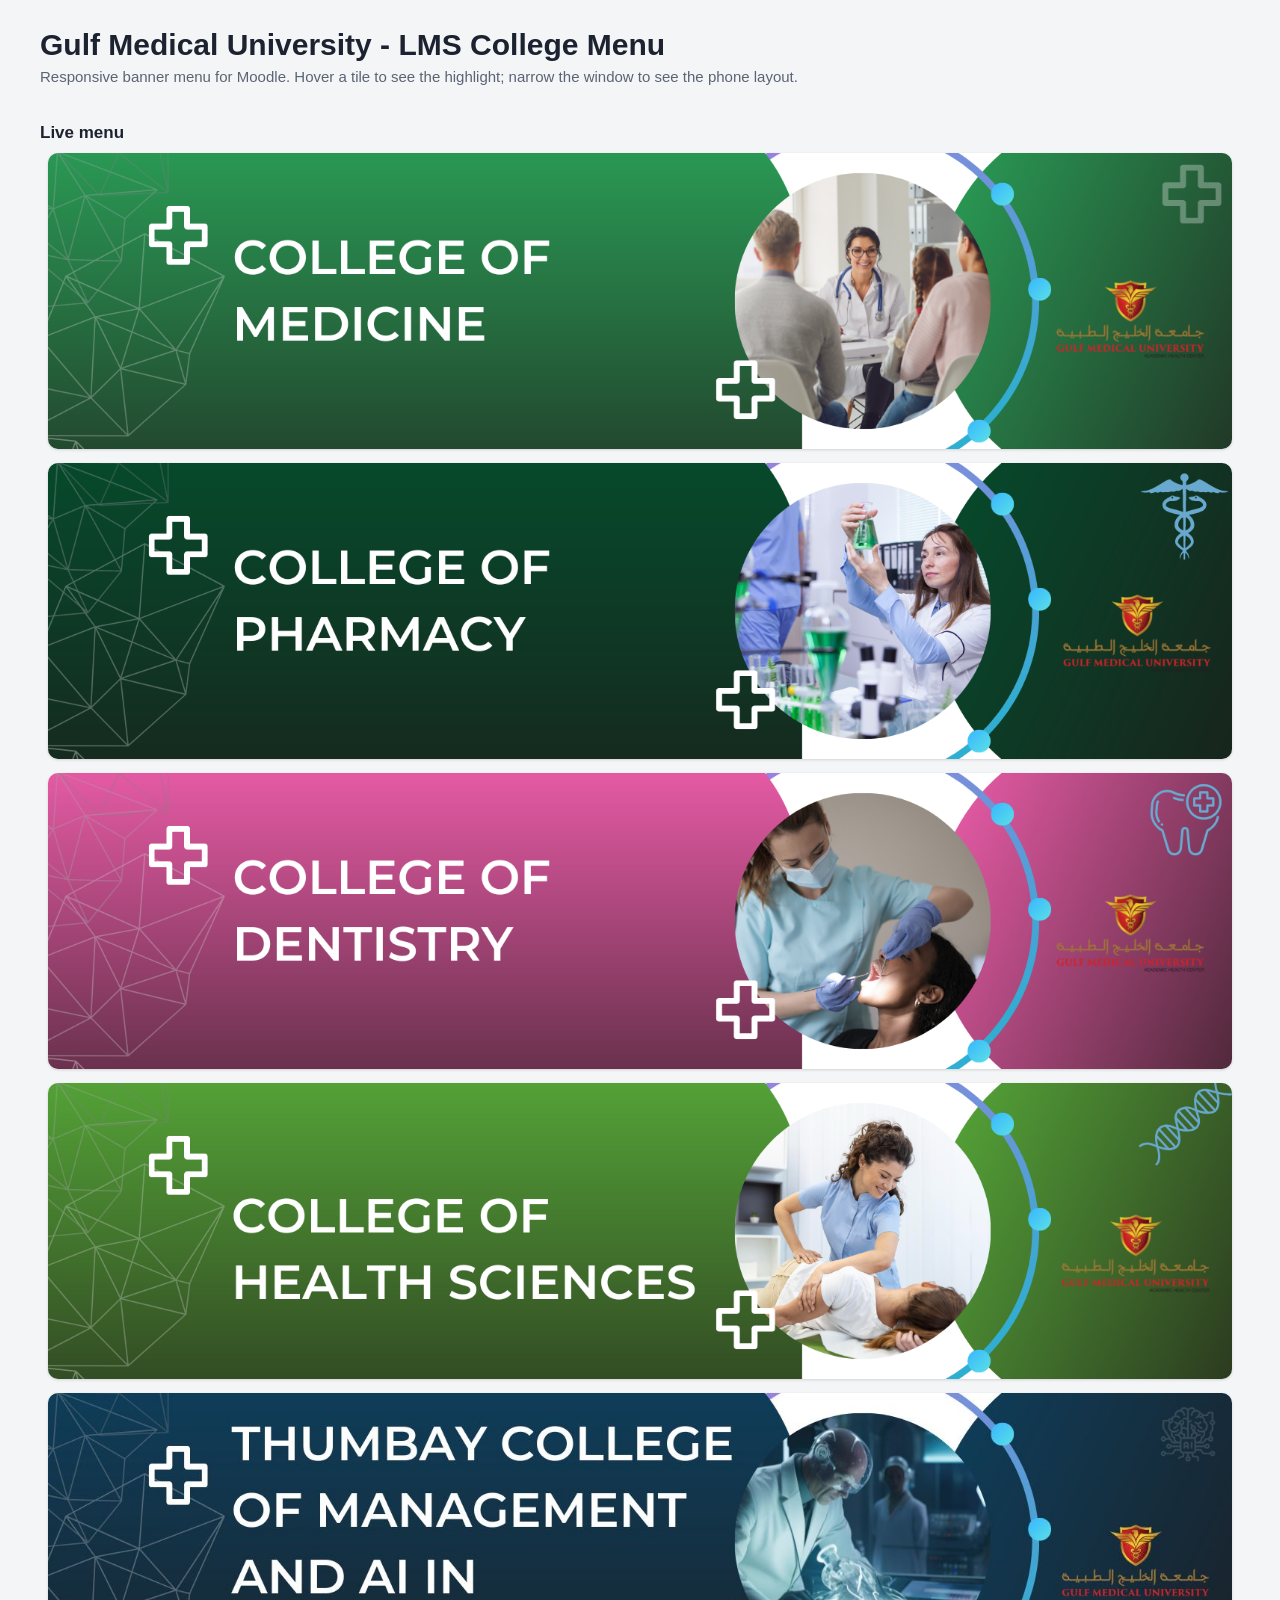
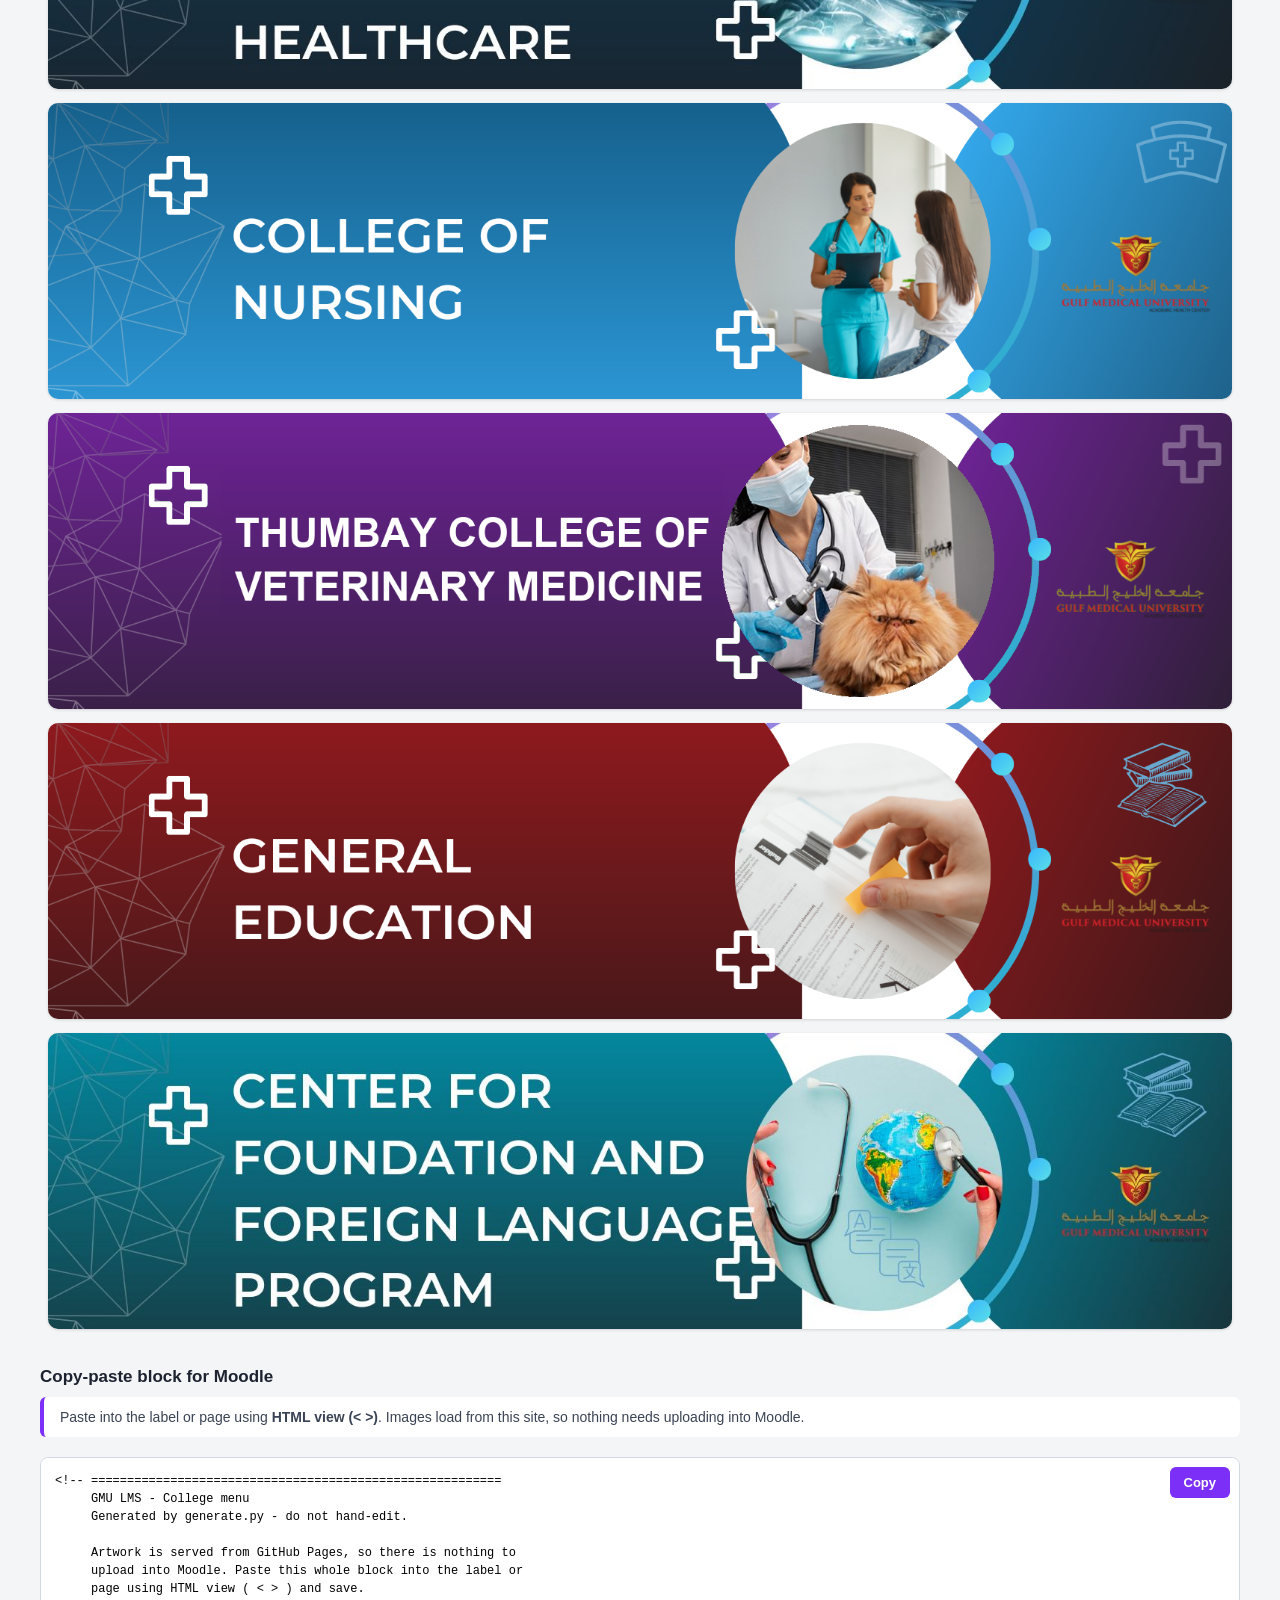
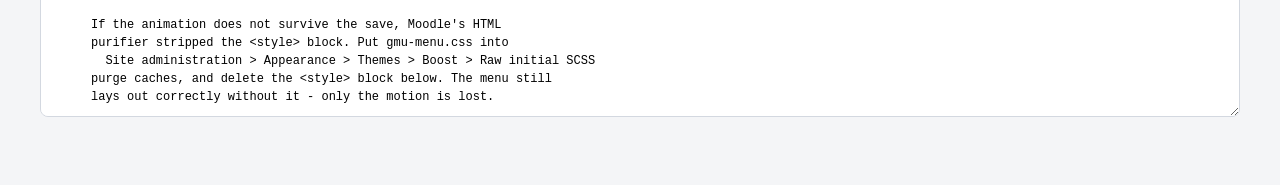
==== index.html @ a187f245 "Add files via upload" ====
<!DOCTYPE html>
<html lang="en">
<head>
<meta charset="utf-8">
<meta name="viewport" content="width=device-width, initial-scale=1">
<title>GMU LMS - College Menu</title>
<style>
body { margin:0; font-family:-apple-system,Segoe UI,Roboto,Arial,sans-serif;
        background:#f4f5f7; color:#1c2230; }
.wrap { max-width:1200px; margin:0 auto; padding:28px 16px 64px; }
h1 { font-size:clamp(20px,3.4vw,30px); margin:0 0 6px; }
p.sub { margin:0 0 28px; color:#5a6473; font-size:15px; }
h2 { font-size:17px; margin:38px 0 10px; }
.note { background:#fff; border-left:4px solid #7b2ff7; padding:12px 16px;
         border-radius:6px; font-size:14px; color:#3a4354; margin:0 0 20px; }
.codebox { position:relative; }
textarea { width:100%; height:260px; font-family:ui-monospace,Consolas,monospace;
            font-size:12px; line-height:1.5; padding:14px; border:1px solid #d3d8e0;
            border-radius:8px; background:#fff; resize:vertical; box-sizing:border-box; }
button { position:absolute; top:10px; right:10px; background:#7b2ff7; color:#fff;
          border:0; border-radius:6px; padding:8px 14px; font-size:13px;
          font-weight:600; cursor:pointer; }
button:hover { background:#6825d1; }
code.inline { background:#e9ecf1; padding:2px 6px; border-radius:4px; font-size:13px; }
</style>
<style>
/* =========================================================
   GMU LMS - College menu: motion, hover highlight, orientation
   Prefix "gmu-" throughout so nothing collides with Boost.

   WHERE THIS GOES:
   Site administration > Appearance > Themes > Boost > Raw initial SCSS
   (or Custom CSS), then Purge caches.

   The HTML also carries inline width/height styles, so if this
   stylesheet is ever missing the menu still lays out correctly -
   it just loses the animation and the mobile crop.
   ========================================================= */

.gmu-menu {
  max-width: 1200px;
  margin: 0 auto;
  padding: 0 8px;
  box-sizing: border-box;
}

/* ---------- the tile ---------- */
.gmu-menu__item {
  display: block;
  position: relative;
  margin: 0 0 14px;
  border-radius: 10px;
  overflow: hidden;
  line-height: 0;
  text-decoration: none;
  isolation: isolate;
  transform: translateZ(0);            /* stops edge flicker on scale */
  transition: transform .35s cubic-bezier(.2,.7,.3,1),
              box-shadow .35s cubic-bezier(.2,.7,.3,1);
  box-shadow: 0 1px 3px rgba(0,0,0,.14);
}

.gmu-menu__img {
  display: block;
  width: 100%;
  height: auto;
  border: 0;
  transition: transform .55s cubic-bezier(.2,.7,.3,1),
              filter .35s ease;
}

/* ---------- entrance: fade + rise, staggered ---------- */
@keyframes gmu-rise {
  from { opacity: 0; transform: translateY(18px); }
  to   { opacity: 1; transform: translateY(0); }
}
.gmu-menu__item {
  opacity: 0;
  animation: gmu-rise .6s cubic-bezier(.2,.7,.3,1) forwards;
}
.gmu-menu__item:nth-child(1) { animation-delay: .05s; }
.gmu-menu__item:nth-child(2) { animation-delay: .11s; }
.gmu-menu__item:nth-child(3) { animation-delay: .17s; }
.gmu-menu__item:nth-child(4) { animation-delay: .23s; }
.gmu-menu__item:nth-child(5) { animation-delay: .29s; }
.gmu-menu__item:nth-child(6) { animation-delay: .35s; }
.gmu-menu__item:nth-child(7) { animation-delay: .41s; }
.gmu-menu__item:nth-child(8) { animation-delay: .47s; }
.gmu-menu__item:nth-child(9) { animation-delay: .53s; }

/* ---------- hover / focus: lift, zoom, glow ---------- */
@media (hover: hover) {
  .gmu-menu__item:hover {
    transform: translateY(-5px);
    box-shadow: 0 14px 30px rgba(0,0,0,.28);
  }
  .gmu-menu__item:hover .gmu-menu__img {
    transform: scale(1.045);
    filter: saturate(1.12) brightness(1.05);
  }
}

/* ---------- highlight ring ---------- */
.gmu-menu__item::before {
  content: "";
  position: absolute;
  inset: 0;
  border-radius: inherit;
  border: 2px solid rgba(255,255,255,.85);
  opacity: 0;
  pointer-events: none;
  transition: opacity .35s ease;
  z-index: 2;
}
.gmu-menu__item:hover::before,
.gmu-menu__item:focus-visible::before { opacity: 1; }

/* ---------- shine sweep ---------- */
.gmu-menu__item::after {
  content: "";
  position: absolute;
  top: 0; bottom: 0;
  left: -60%;
  width: 45%;
  pointer-events: none;
  z-index: 1;
  background: linear-gradient(100deg,
              rgba(255,255,255,0) 0%,
              rgba(255,255,255,.38) 50%,
              rgba(255,255,255,0) 100%);
  transform: skewX(-18deg);
  opacity: 0;
}
@media (hover: hover) {
  .gmu-menu__item:hover::after {
    opacity: 1;
    animation: gmu-sweep .85s cubic-bezier(.25,.6,.3,1);
  }
}
@keyframes gmu-sweep {
  from { left: -60%; }
  to   { left: 115%; }
}

/* ---------- keyboard focus ---------- */
.gmu-menu__item:focus-visible {
  outline: 3px solid #7b2ff7;
  outline-offset: 3px;
}

/* =========================================================
   ORIENTATION / DEVICE ADAPTATION

   The banners are 4:1 with the college name baked into the
   LEFT third. Shown whole on a phone that name renders about
   11px tall and is unreadable. So on narrow portrait screens
   we crop the banner from the right and anchor left: the tile
   gets taller, the title gets bigger, the decorative photo and
   crest give up the space. Landscape and tablet+ keep the
   full 4:1 artwork exactly as designed.
   ========================================================= */

   How far we may crop is NOT a taste decision - it is measured.
   Measured across all 9 banners, the longest baked-in title
   ("...FOREIGN LANGUAGE PROGRAM") ends at 58.6% of banner width.
   With object-fit:cover the visible fraction is:

       visible = container-aspect / 4        (4 = banner aspect)

   so container-aspect must stay above 4 x 0.59 = 2.36 or the college
   name gets sliced off. 13/5 (=2.6) shows 65% - a 6.4-point safety
   margin. Do not lower these ratios without re-measuring. */

/* phone, portrait - strongest crop that still clears the titles */
@media (max-width: 430px) and (orientation: portrait) {
  .gmu-menu__img {
    aspect-ratio: 13 / 5;              /* shows 65% - title safe */
    object-fit: cover;
    object-position: left center;
  }
  /* !important: the inline fallback styles would otherwise win */
  .gmu-menu__item {
    margin-bottom: 10px !important;
    border-radius: 8px !important;
  }
}

/* large phone / small tablet, portrait - gentler crop */
@media (min-width: 431px) and (max-width: 780px) and (orientation: portrait) {
  .gmu-menu__img {
    aspect-ratio: 16 / 5;              /* shows 80% */
    object-fit: cover;
    object-position: left center;
  }
}

/* any phone in landscape - full artwork, it fits */
@media (max-height: 500px) and (orientation: landscape) {
  .gmu-menu__img {
    aspect-ratio: auto;
    object-fit: initial;               /* never "fill" - that distorts */
  }
  .gmu-menu__item { margin-bottom: 8px !important; }
}

/* ---------- accessibility: honour reduced motion ---------- */
@media (prefers-reduced-motion: reduce) {
  .gmu-menu__item,
  .gmu-menu__img {
    animation: none !important;
    transition: none !important;
    opacity: 1 !important;
    transform: none !important;
  }
  .gmu-menu__item:hover .gmu-menu__img { transform: none; }
  .gmu-menu__item::after { display: none; }
}
</style>
</head>
<body>
<div class="wrap">

  <h1>Gulf Medical University - LMS College Menu</h1>
  <p class="sub">Responsive banner menu for Moodle. Hover a tile to see the highlight;
     narrow the window to see the phone layout.</p>

  <h2>Live menu</h2>
<div class="gmu-menu" style="max-width:1200px;margin:0 auto;padding:0 8px;box-sizing:border-box;">

  <a class="gmu-menu__item" href="https://lms.gmu.ac.ae/moodle/course/index.php?categoryid=2"
     style="display:block;line-height:0;margin:0 0 14px;border-radius:10px;overflow:hidden;">
    <img class="gmu-menu__img" src="banners/01-college-of-medicine.png" alt="College of Medicine"
         width="1584" height="396" style="display:block;width:100%;height:auto;border:0;">
  </a>

  <a class="gmu-menu__item" href="https://lms.gmu.ac.ae/moodle/course/index.php?categoryid=4"
     style="display:block;line-height:0;margin:0 0 14px;border-radius:10px;overflow:hidden;">
    <img class="gmu-menu__img" src="banners/02-college-of-pharmacy.png" alt="College of Pharmacy"
         width="1584" height="396" style="display:block;width:100%;height:auto;border:0;">
  </a>

  <a class="gmu-menu__item" href="https://lms.gmu.ac.ae/moodle/course/index.php?categoryid=3"
     style="display:block;line-height:0;margin:0 0 14px;border-radius:10px;overflow:hidden;">
    <img class="gmu-menu__img" src="banners/03-college-of-dentistry.png" alt="College of Dentistry"
         width="1584" height="396" style="display:block;width:100%;height:auto;border:0;">
  </a>

  <a class="gmu-menu__item" href="https://lms.gmu.ac.ae/moodle/course/index.php?categoryid=5"
     style="display:block;line-height:0;margin:0 0 14px;border-radius:10px;overflow:hidden;">
    <img class="gmu-menu__img" src="banners/04-college-of-health-sciences.png" alt="College of Health Sciences"
         width="1584" height="396" style="display:block;width:100%;height:auto;border:0;">
  </a>

  <a class="gmu-menu__item" href="https://lms.gmu.ac.ae/moodle/course/index.php?categoryid=6"
     style="display:block;line-height:0;margin:0 0 14px;border-radius:10px;overflow:hidden;">
    <img class="gmu-menu__img" src="banners/05-management-and-ai.jpg" alt="Thumbay College of Management and AI in Healthcare"
         width="1584" height="396" style="display:block;width:100%;height:auto;border:0;">
  </a>

  <a class="gmu-menu__item" href="https://lms.gmu.ac.ae/moodle/course/index.php?categoryid=541"
     style="display:block;line-height:0;margin:0 0 14px;border-radius:10px;overflow:hidden;">
    <img class="gmu-menu__img" src="banners/06-college-of-nursing.png" alt="College of Nursing"
         width="1584" height="396" style="display:block;width:100%;height:auto;border:0;">
  </a>

  <a class="gmu-menu__item" href="https://lms.gmu.ac.ae/moodle/course/index.php?categoryid=2712"
     style="display:block;line-height:0;margin:0 0 14px;border-radius:10px;overflow:hidden;">
    <img class="gmu-menu__img" src="banners/07-veterinary-medicine.png" alt="Thumbay College of Veterinary Medicine"
         width="1584" height="396" style="display:block;width:100%;height:auto;border:0;">
  </a>

  <a class="gmu-menu__item" href="https://lms.gmu.ac.ae/moodle/course/index.php?categoryid=513"
     style="display:block;line-height:0;margin:0 0 14px;border-radius:10px;overflow:hidden;">
    <img class="gmu-menu__img" src="banners/08-general-education-department.png" alt="General Education Department"
         width="1584" height="396" style="display:block;width:100%;height:auto;border:0;">
  </a>

  <a class="gmu-menu__item" href="https://lms.gmu.ac.ae/moodle/course/index.php?categoryid=2200"
     style="display:block;line-height:0;margin:0 0 14px;border-radius:10px;overflow:hidden;">
    <img class="gmu-menu__img" src="banners/09-foundation-foreign-language.jpg" alt="Center for Foundation &amp; Foreign Language Programs"
         width="1584" height="396" style="display:block;width:100%;height:auto;border:0;">
  </a>

</div>

  <h2>Copy-paste block for Moodle</h2>
  <div class="note">
    Paste into the label or page using <strong>HTML view (&lt; &gt;)</strong>.
    Images load from this site, so nothing needs uploading into Moodle.
  </div>
  <div class="codebox">
    <button onclick="var t=document.getElementById('snip');t.select();
            document.execCommand('copy');this.textContent='Copied';">Copy</button>
    <textarea id="snip" readonly>&lt;!-- =========================================================
     GMU LMS - College menu
     Generated by generate.py - do not hand-edit.

     Artwork is served from GitHub Pages, so there is nothing to
     upload into Moodle. Paste this whole block into the label or
     page using HTML view ( &lt; &gt; ) and save.

     If the animation does not survive the save, Moodle&#x27;s HTML
     purifier stripped the &lt;style&gt; block. Put gmu-menu.css into
       Site administration &gt; Appearance &gt; Themes &gt; Boost &gt; Raw initial SCSS
     purge caches, and delete the &lt;style&gt; block below. The menu still
     lays out correctly without it - only the motion is lost.

     Artwork source: https://mygmu.github.io/MOODLE-MENU/banners/
     ========================================================= --&gt;

&lt;style&gt;
/* =========================================================
   GMU LMS - College menu: motion, hover highlight, orientation
   Prefix &quot;gmu-&quot; throughout so nothing collides with Boost.

   WHERE THIS GOES:
   Site administration &gt; Appearance &gt; Themes &gt; Boost &gt; Raw initial SCSS
   (or Custom CSS), then Purge caches.

   The HTML also carries inline width/height styles, so if this
   stylesheet is ever missing the menu still lays out correctly -
   it just loses the animation and the mobile crop.
   ========================================================= */

.gmu-menu {
  max-width: 1200px;
  margin: 0 auto;
  padding: 0 8px;
  box-sizing: border-box;
}

/* ---------- the tile ---------- */
.gmu-menu__item {
  display: block;
  position: relative;
  margin: 0 0 14px;
  border-radius: 10px;
  overflow: hidden;
  line-height: 0;
  text-decoration: none;
  isolation: isolate;
  transform: translateZ(0);            /* stops edge flicker on scale */
  transition: transform .35s cubic-bezier(.2,.7,.3,1),
              box-shadow .35s cubic-bezier(.2,.7,.3,1);
  box-shadow: 0 1px 3px rgba(0,0,0,.14);
}

.gmu-menu__img {
  display: block;
  width: 100%;
  height: auto;
  border: 0;
  transition: transform .55s cubic-bezier(.2,.7,.3,1),
              filter .35s ease;
}

/* ---------- entrance: fade + rise, staggered ---------- */
@keyframes gmu-rise {
  from { opacity: 0; transform: translateY(18px); }
  to   { opacity: 1; transform: translateY(0); }
}
.gmu-menu__item {
  opacity: 0;
  animation: gmu-rise .6s cubic-bezier(.2,.7,.3,1) forwards;
}
.gmu-menu__item:nth-child(1) { animation-delay: .05s; }
.gmu-menu__item:nth-child(2) { animation-delay: .11s; }
.gmu-menu__item:nth-child(3) { animation-delay: .17s; }
.gmu-menu__item:nth-child(4) { animation-delay: .23s; }
.gmu-menu__item:nth-child(5) { animation-delay: .29s; }
.gmu-menu__item:nth-child(6) { animation-delay: .35s; }
.gmu-menu__item:nth-child(7) { animation-delay: .41s; }
.gmu-menu__item:nth-child(8) { animation-delay: .47s; }
.gmu-menu__item:nth-child(9) { animation-delay: .53s; }

/* ---------- hover / focus: lift, zoom, glow ---------- */
@media (hover: hover) {
  .gmu-menu__item:hover {
    transform: translateY(-5px);
    box-shadow: 0 14px 30px rgba(0,0,0,.28);
  }
  .gmu-menu__item:hover .gmu-menu__img {
    transform: scale(1.045);
    filter: saturate(1.12) brightness(1.05);
  }
}

/* ---------- highlight ring ---------- */
.gmu-menu__item::before {
  content: &quot;&quot;;
  position: absolute;
  inset: 0;
  border-radius: inherit;
  border: 2px solid rgba(255,255,255,.85);
  opacity: 0;
  pointer-events: none;
  transition: opacity .35s ease;
  z-index: 2;
}
.gmu-menu__item:hover::before,
.gmu-menu__item:focus-visible::before { opacity: 1; }

/* ---------- shine sweep ---------- */
.gmu-menu__item::after {
  content: &quot;&quot;;
  position: absolute;
  top: 0; bottom: 0;
  left: -60%;
  width: 45%;
  pointer-events: none;
  z-index: 1;
  background: linear-gradient(100deg,
              rgba(255,255,255,0) 0%,
              rgba(255,255,255,.38) 50%,
              rgba(255,255,255,0) 100%);
  transform: skewX(-18deg);
  opacity: 0;
}
@media (hover: hover) {
  .gmu-menu__item:hover::after {
    opacity: 1;
    animation: gmu-sweep .85s cubic-bezier(.25,.6,.3,1);
  }
}
@keyframes gmu-sweep {
  from { left: -60%; }
  to   { left: 115%; }
}

/* ---------- keyboard focus ---------- */
.gmu-menu__item:focus-visible {
  outline: 3px solid #7b2ff7;
  outline-offset: 3px;
}

/* =========================================================
   ORIENTATION / DEVICE ADAPTATION

   The banners are 4:1 with the college name baked into the
   LEFT third. Shown whole on a phone that name renders about
   11px tall and is unreadable. So on narrow portrait screens
   we crop the banner from the right and anchor left: the tile
   gets taller, the title gets bigger, the decorative photo and
   crest give up the space. Landscape and tablet+ keep the
   full 4:1 artwork exactly as designed.
   ========================================================= */

   How far we may crop is NOT a taste decision - it is measured.
   Measured across all 9 banners, the longest baked-in title
   (&quot;...FOREIGN LANGUAGE PROGRAM&quot;) ends at 58.6% of banner width.
   With object-fit:cover the visible fraction is:

       visible = container-aspect / 4        (4 = banner aspect)

   so container-aspect must stay above 4 x 0.59 = 2.36 or the college
   name gets sliced off. 13/5 (=2.6) shows 65% - a 6.4-point safety
   margin. Do not lower these ratios without re-measuring. */

/* phone, portrait - strongest crop that still clears the titles */
@media (max-width: 430px) and (orientation: portrait) {
  .gmu-menu__img {
    aspect-ratio: 13 / 5;              /* shows 65% - title safe */
    object-fit: cover;
    object-position: left center;
  }
  /* !important: the inline fallback styles would otherwise win */
  .gmu-menu__item {
    margin-bottom: 10px !important;
    border-radius: 8px !important;
  }
}

/* large phone / small tablet, portrait - gentler crop */
@media (min-width: 431px) and (max-width: 780px) and (orientation: portrait) {
  .gmu-menu__img {
    aspect-ratio: 16 / 5;              /* shows 80% */
    object-fit: cover;
    object-position: left center;
  }
}

/* any phone in landscape - full artwork, it fits */
@media (max-height: 500px) and (orientation: landscape) {
  .gmu-menu__img {
    aspect-ratio: auto;
    object-fit: initial;               /* never &quot;fill&quot; - that distorts */
  }
  .gmu-menu__item { margin-bottom: 8px !important; }
}

/* ---------- accessibility: honour reduced motion ---------- */
@media (prefers-reduced-motion: reduce) {
  .gmu-menu__item,
  .gmu-menu__img {
    animation: none !important;
    transition: none !important;
    opacity: 1 !important;
    transform: none !important;
  }
  .gmu-menu__item:hover .gmu-menu__img { transform: none; }
  .gmu-menu__item::after { display: none; }
}
&lt;/style&gt;

&lt;div class=&quot;gmu-menu&quot; style=&quot;max-width:1200px;margin:0 auto;padding:0 8px;box-sizing:border-box;&quot;&gt;

  &lt;a class=&quot;gmu-menu__item&quot; href=&quot;https://lms.gmu.ac.ae/moodle/course/index.php?categoryid=2&quot;
     style=&quot;display:block;line-height:0;margin:0 0 14px;border-radius:10px;overflow:hidden;&quot;&gt;
    &lt;img class=&quot;gmu-menu__img&quot; src=&quot;https://mygmu.github.io/MOODLE-MENU/banners/01-college-of-medicine.png&quot; alt=&quot;College of Medicine&quot;
         width=&quot;1584&quot; height=&quot;396&quot; style=&quot;display:block;width:100%;height:auto;border:0;&quot;&gt;
  &lt;/a&gt;

  &lt;a class=&quot;gmu-menu__item&quot; href=&quot;https://lms.gmu.ac.ae/moodle/course/index.php?categoryid=4&quot;
     style=&quot;display:block;line-height:0;margin:0 0 14px;border-radius:10px;overflow:hidden;&quot;&gt;
    &lt;img class=&quot;gmu-menu__img&quot; src=&quot;https://mygmu.github.io/MOODLE-MENU/banners/02-college-of-pharmacy.png&quot; alt=&quot;College of Pharmacy&quot;
         width=&quot;1584&quot; height=&quot;396&quot; style=&quot;display:block;width:100%;height:auto;border:0;&quot;&gt;
  &lt;/a&gt;

  &lt;a class=&quot;gmu-menu__item&quot; href=&quot;https://lms.gmu.ac.ae/moodle/course/index.php?categoryid=3&quot;
     style=&quot;display:block;line-height:0;margin:0 0 14px;border-radius:10px;overflow:hidden;&quot;&gt;
    &lt;img class=&quot;gmu-menu__img&quot; src=&quot;https://mygmu.github.io/MOODLE-MENU/banners/03-college-of-dentistry.png&quot; alt=&quot;College of Dentistry&quot;
         width=&quot;1584&quot; height=&quot;396&quot; style=&quot;display:block;width:100%;height:auto;border:0;&quot;&gt;
  &lt;/a&gt;

  &lt;a class=&quot;gmu-menu__item&quot; href=&quot;https://lms.gmu.ac.ae/moodle/course/index.php?categoryid=5&quot;
     style=&quot;display:block;line-height:0;margin:0 0 14px;border-radius:10px;overflow:hidden;&quot;&gt;
    &lt;img class=&quot;gmu-menu__img&quot; src=&quot;https://mygmu.github.io/MOODLE-MENU/banners/04-college-of-health-sciences.png&quot; alt=&quot;College of Health Sciences&quot;
         width=&quot;1584&quot; height=&quot;396&quot; style=&quot;display:block;width:100%;height:auto;border:0;&quot;&gt;
  &lt;/a&gt;

  &lt;a class=&quot;gmu-menu__item&quot; href=&quot;https://lms.gmu.ac.ae/moodle/course/index.php?categoryid=6&quot;
     style=&quot;display:block;line-height:0;margin:0 0 14px;border-radius:10px;overflow:hidden;&quot;&gt;
    &lt;img class=&quot;gmu-menu__img&quot; src=&quot;https://mygmu.github.io/MOODLE-MENU/banners/05-management-and-ai.jpg&quot; alt=&quot;Thumbay College of Management and AI in Healthcare&quot;
         width=&quot;1584&quot; height=&quot;396&quot; style=&quot;display:block;width:100%;height:auto;border:0;&quot;&gt;
  &lt;/a&gt;

  &lt;a class=&quot;gmu-menu__item&quot; href=&quot;https://lms.gmu.ac.ae/moodle/course/index.php?categoryid=541&quot;
     style=&quot;display:block;line-height:0;margin:0 0 14px;border-radius:10px;overflow:hidden;&quot;&gt;
    &lt;img class=&quot;gmu-menu__img&quot; src=&quot;https://mygmu.github.io/MOODLE-MENU/banners/06-college-of-nursing.png&quot; alt=&quot;College of Nursing&quot;
         width=&quot;1584&quot; height=&quot;396&quot; style=&quot;display:block;width:100%;height:auto;border:0;&quot;&gt;
  &lt;/a&gt;

  &lt;a class=&quot;gmu-menu__item&quot; href=&quot;https://lms.gmu.ac.ae/moodle/course/index.php?categoryid=2712&quot;
     style=&quot;display:block;line-height:0;margin:0 0 14px;border-radius:10px;overflow:hidden;&quot;&gt;
    &lt;img class=&quot;gmu-menu__img&quot; src=&quot;https://mygmu.github.io/MOODLE-MENU/banners/07-veterinary-medicine.png&quot; alt=&quot;Thumbay College of Veterinary Medicine&quot;
         width=&quot;1584&quot; height=&quot;396&quot; style=&quot;display:block;width:100%;height:auto;border:0;&quot;&gt;
  &lt;/a&gt;

  &lt;a class=&quot;gmu-menu__item&quot; href=&quot;https://lms.gmu.ac.ae/moodle/course/index.php?categoryid=513&quot;
     style=&quot;display:block;line-height:0;margin:0 0 14px;border-radius:10px;overflow:hidden;&quot;&gt;
    &lt;img class=&quot;gmu-menu__img&quot; src=&quot;https://mygmu.github.io/MOODLE-MENU/banners/08-general-education-department.png&quot; alt=&quot;General Education Department&quot;
         width=&quot;1584&quot; height=&quot;396&quot; style=&quot;display:block;width:100%;height:auto;border:0;&quot;&gt;
  &lt;/a&gt;

  &lt;a class=&quot;gmu-menu__item&quot; href=&quot;https://lms.gmu.ac.ae/moodle/course/index.php?categoryid=2200&quot;
     style=&quot;display:block;line-height:0;margin:0 0 14px;border-radius:10px;overflow:hidden;&quot;&gt;
    &lt;img class=&quot;gmu-menu__img&quot; src=&quot;https://mygmu.github.io/MOODLE-MENU/banners/09-foundation-foreign-language.jpg&quot; alt=&quot;Center for Foundation &amp;amp; Foreign Language Programs&quot;
         width=&quot;1584&quot; height=&quot;396&quot; style=&quot;display:block;width:100%;height:auto;border:0;&quot;&gt;
  &lt;/a&gt;

&lt;/div&gt;
</textarea>
  </div>

</div>
</body>
</html>
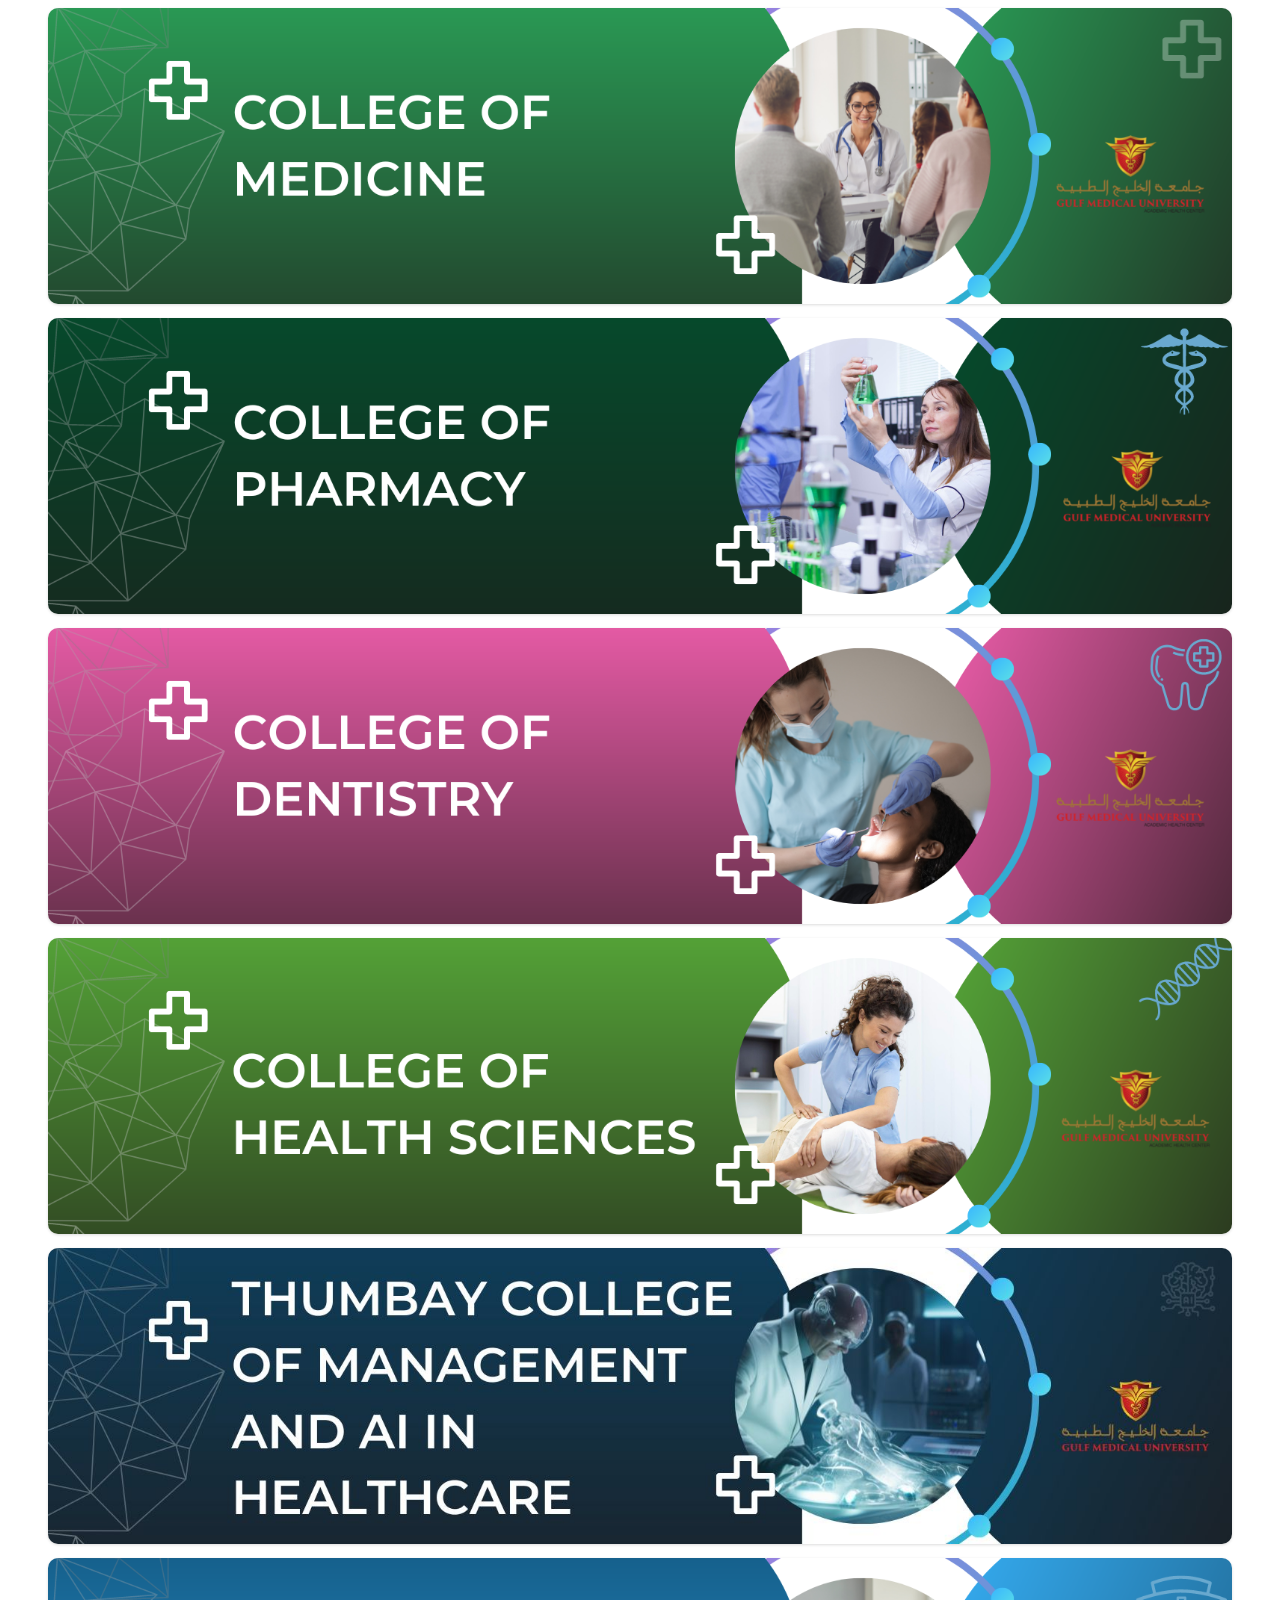
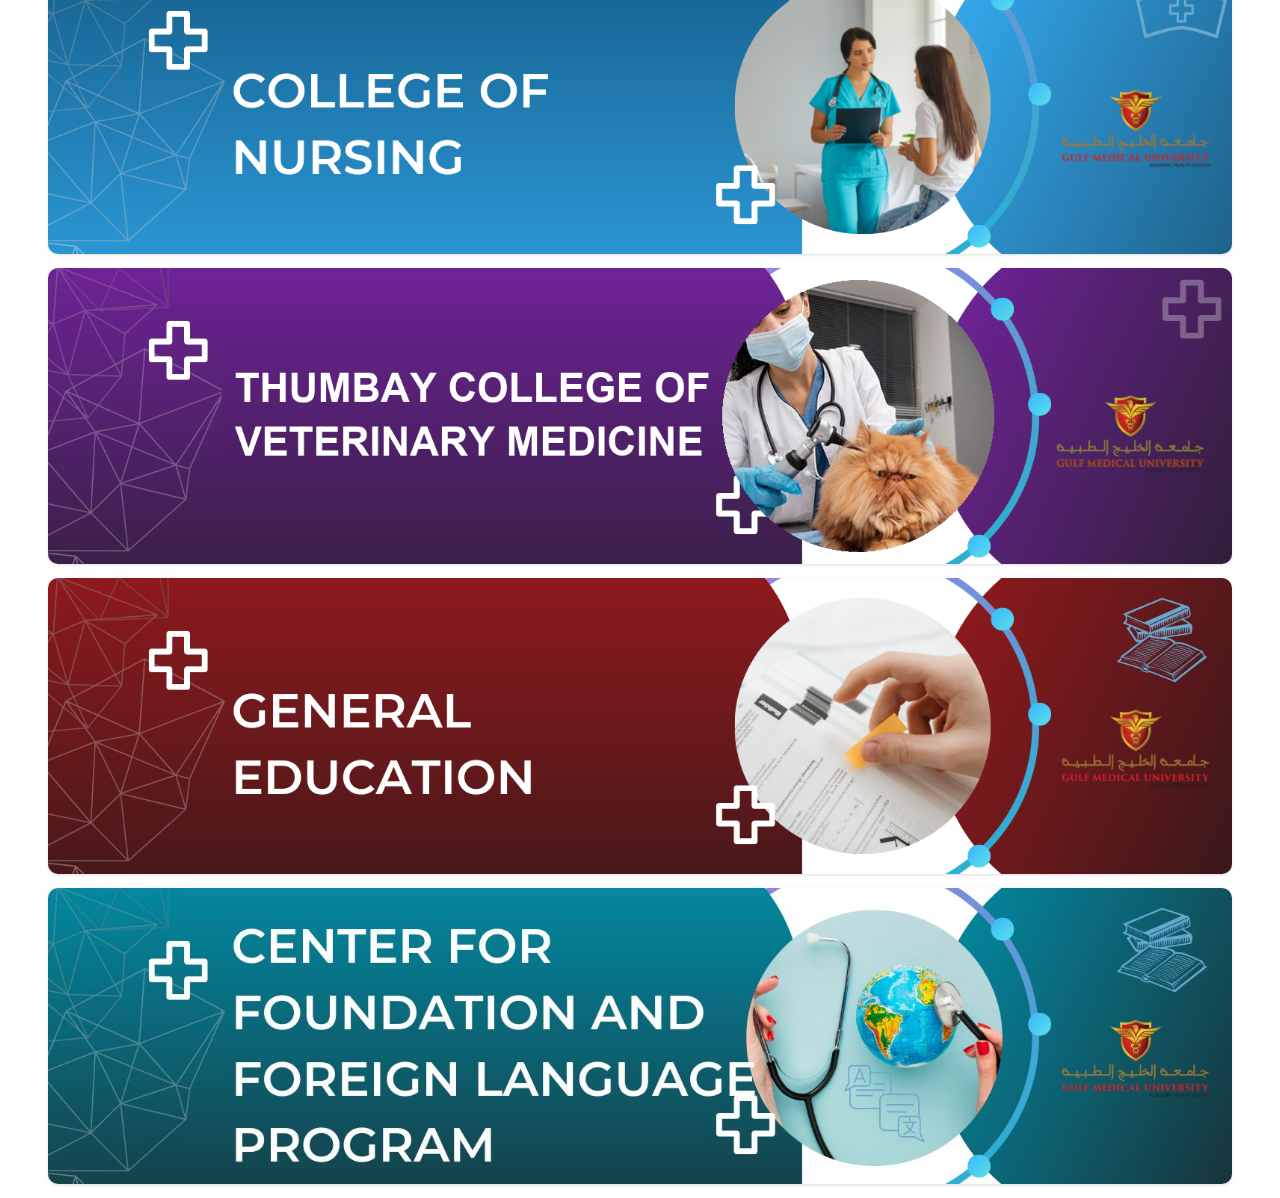
==== commit 3e982a28: "Refactor index.html for improved structure and style" ====
--- a/index.html
+++ b/index.html
@@ -1,29 +1,34 @@
+<!-- GMU LMS - Responsive animated college menu
+
+     STEP 1 - upload the artwork
+       In the label/page editor, drag all 9 files from the "banners"
+       folder into the editor body. Moodle stores them in THIS
+       activity's file area. Then delete the 9 images it inserted -
+       the FILES stay uploaded, the markup goes.
+
+     STEP 2 - paste this block in HTML view ( < > )
+
+     STEP 3 - the <style> block below
+       Moodle's HTML purifier strips <style> from most editors. If the
+       animation does not work after saving, the CSS was stripped:
+       paste gmu-menu.css into
+         Site administration > Appearance > Themes > Boost > Raw initial SCSS
+       and purge caches. Then delete the <style> block here.
+
+     The inline width/height styles are deliberate: without any CSS at
+     all the menu still lays out correctly, it just stops animating.
+
+     Do not hand-edit the links here - edit generate.py and re-run it,
+     so this file and preview.html stay in agreement.
+     ========================================================= -->
+
 <!DOCTYPE html>
 <html lang="en">
 <head>
-<meta charset="utf-8">
-<meta name="viewport" content="width=device-width, initial-scale=1">
-<title>GMU LMS - College Menu</title>
-<style>
-body { margin:0; font-family:-apple-system,Segoe UI,Roboto,Arial,sans-serif;
-        background:#f4f5f7; color:#1c2230; }
-.wrap { max-width:1200px; margin:0 auto; padding:28px 16px 64px; }
-h1 { font-size:clamp(20px,3.4vw,30px); margin:0 0 6px; }
-p.sub { margin:0 0 28px; color:#5a6473; font-size:15px; }
-h2 { font-size:17px; margin:38px 0 10px; }
-.note { background:#fff; border-left:4px solid #7b2ff7; padding:12px 16px;
-         border-radius:6px; font-size:14px; color:#3a4354; margin:0 0 20px; }
-.codebox { position:relative; }
-textarea { width:100%; height:260px; font-family:ui-monospace,Consolas,monospace;
-            font-size:12px; line-height:1.5; padding:14px; border:1px solid #d3d8e0;
-            border-radius:8px; background:#fff; resize:vertical; box-sizing:border-box; }
-button { position:absolute; top:10px; right:10px; background:#7b2ff7; color:#fff;
-          border:0; border-radius:6px; padding:8px 14px; font-size:13px;
-          font-weight:600; cursor:pointer; }
-button:hover { background:#6825d1; }
-code.inline { background:#e9ecf1; padding:2px 6px; border-radius:4px; font-size:13px; }
-</style>
-<style>
+    <meta charset="UTF-8">
+    <meta name="viewport" content="width=device-width, initial-scale=1.0">
+    <title>GMU LMS - College Menu</title>
+    <style>
 /* =========================================================
    GMU LMS - College menu: motion, hover highlight, orientation
    Prefix "gmu-" throughout so nothing collides with Boost.
@@ -215,16 +220,9 @@
   .gmu-menu__item:hover .gmu-menu__img { transform: none; }
   .gmu-menu__item::after { display: none; }
 }
-</style>
+    </style>
 </head>
 <body>
-<div class="wrap">
-
-  <h1>Gulf Medical University - LMS College Menu</h1>
-  <p class="sub">Responsive banner menu for Moodle. Hover a tile to see the highlight;
-     narrow the window to see the phone layout.</p>
-
-  <h2>Live menu</h2>
 <div class="gmu-menu" style="max-width:1200px;margin:0 auto;padding:0 8px;box-sizing:border-box;">
 
   <a class="gmu-menu__item" href="https://lms.gmu.ac.ae/moodle/course/index.php?categoryid=2"
@@ -280,287 +278,6 @@
     <img class="gmu-menu__img" src="banners/09-foundation-foreign-language.jpg" alt="Center for Foundation &amp; Foreign Language Programs"
          width="1584" height="396" style="display:block;width:100%;height:auto;border:0;">
   </a>
-
-</div>
-
-  <h2>Copy-paste block for Moodle</h2>
-  <div class="note">
-    Paste into the label or page using <strong>HTML view (&lt; &gt;)</strong>.
-    Images load from this site, so nothing needs uploading into Moodle.
-  </div>
-  <div class="codebox">
-    <button onclick="var t=document.getElementById('snip');t.select();
-            document.execCommand('copy');this.textContent='Copied';">Copy</button>
-    <textarea id="snip" readonly>&lt;!-- =========================================================
-     GMU LMS - College menu
-     Generated by generate.py - do not hand-edit.
-
-     Artwork is served from GitHub Pages, so there is nothing to
-     upload into Moodle. Paste this whole block into the label or
-     page using HTML view ( &lt; &gt; ) and save.
-
-     If the animation does not survive the save, Moodle&#x27;s HTML
-     purifier stripped the &lt;style&gt; block. Put gmu-menu.css into
-       Site administration &gt; Appearance &gt; Themes &gt; Boost &gt; Raw initial SCSS
-     purge caches, and delete the &lt;style&gt; block below. The menu still
-     lays out correctly without it - only the motion is lost.
-
-     Artwork source: https://mygmu.github.io/MOODLE-MENU/banners/
-     ========================================================= --&gt;
-
-&lt;style&gt;
-/* =========================================================
-   GMU LMS - College menu: motion, hover highlight, orientation
-   Prefix &quot;gmu-&quot; throughout so nothing collides with Boost.
-
-   WHERE THIS GOES:
-   Site administration &gt; Appearance &gt; Themes &gt; Boost &gt; Raw initial SCSS
-   (or Custom CSS), then Purge caches.
-
-   The HTML also carries inline width/height styles, so if this
-   stylesheet is ever missing the menu still lays out correctly -
-   it just loses the animation and the mobile crop.
-   ========================================================= */
-
-.gmu-menu {
-  max-width: 1200px;
-  margin: 0 auto;
-  padding: 0 8px;
-  box-sizing: border-box;
-}
-
-/* ---------- the tile ---------- */
-.gmu-menu__item {
-  display: block;
-  position: relative;
-  margin: 0 0 14px;
-  border-radius: 10px;
-  overflow: hidden;
-  line-height: 0;
-  text-decoration: none;
-  isolation: isolate;
-  transform: translateZ(0);            /* stops edge flicker on scale */
-  transition: transform .35s cubic-bezier(.2,.7,.3,1),
-              box-shadow .35s cubic-bezier(.2,.7,.3,1);
-  box-shadow: 0 1px 3px rgba(0,0,0,.14);
-}
-
-.gmu-menu__img {
-  display: block;
-  width: 100%;
-  height: auto;
-  border: 0;
-  transition: transform .55s cubic-bezier(.2,.7,.3,1),
-              filter .35s ease;
-}
-
-/* ---------- entrance: fade + rise, staggered ---------- */
-@keyframes gmu-rise {
-  from { opacity: 0; transform: translateY(18px); }
-  to   { opacity: 1; transform: translateY(0); }
-}
-.gmu-menu__item {
-  opacity: 0;
-  animation: gmu-rise .6s cubic-bezier(.2,.7,.3,1) forwards;
-}
-.gmu-menu__item:nth-child(1) { animation-delay: .05s; }
-.gmu-menu__item:nth-child(2) { animation-delay: .11s; }
-.gmu-menu__item:nth-child(3) { animation-delay: .17s; }
-.gmu-menu__item:nth-child(4) { animation-delay: .23s; }
-.gmu-menu__item:nth-child(5) { animation-delay: .29s; }
-.gmu-menu__item:nth-child(6) { animation-delay: .35s; }
-.gmu-menu__item:nth-child(7) { animation-delay: .41s; }
-.gmu-menu__item:nth-child(8) { animation-delay: .47s; }
-.gmu-menu__item:nth-child(9) { animation-delay: .53s; }
-
-/* ---------- hover / focus: lift, zoom, glow ---------- */
-@media (hover: hover) {
-  .gmu-menu__item:hover {
-    transform: translateY(-5px);
-    box-shadow: 0 14px 30px rgba(0,0,0,.28);
-  }
-  .gmu-menu__item:hover .gmu-menu__img {
-    transform: scale(1.045);
-    filter: saturate(1.12) brightness(1.05);
-  }
-}
-
-/* ---------- highlight ring ---------- */
-.gmu-menu__item::before {
-  content: &quot;&quot;;
-  position: absolute;
-  inset: 0;
-  border-radius: inherit;
-  border: 2px solid rgba(255,255,255,.85);
-  opacity: 0;
-  pointer-events: none;
-  transition: opacity .35s ease;
-  z-index: 2;
-}
-.gmu-menu__item:hover::before,
-.gmu-menu__item:focus-visible::before { opacity: 1; }
-
-/* ---------- shine sweep ---------- */
-.gmu-menu__item::after {
-  content: &quot;&quot;;
-  position: absolute;
-  top: 0; bottom: 0;
-  left: -60%;
-  width: 45%;
-  pointer-events: none;
-  z-index: 1;
-  background: linear-gradient(100deg,
-              rgba(255,255,255,0) 0%,
-              rgba(255,255,255,.38) 50%,
-              rgba(255,255,255,0) 100%);
-  transform: skewX(-18deg);
-  opacity: 0;
-}
-@media (hover: hover) {
-  .gmu-menu__item:hover::after {
-    opacity: 1;
-    animation: gmu-sweep .85s cubic-bezier(.25,.6,.3,1);
-  }
-}
-@keyframes gmu-sweep {
-  from { left: -60%; }
-  to   { left: 115%; }
-}
-
-/* ---------- keyboard focus ---------- */
-.gmu-menu__item:focus-visible {
-  outline: 3px solid #7b2ff7;
-  outline-offset: 3px;
-}
-
-/* =========================================================
-   ORIENTATION / DEVICE ADAPTATION
-
-   The banners are 4:1 with the college name baked into the
-   LEFT third. Shown whole on a phone that name renders about
-   11px tall and is unreadable. So on narrow portrait screens
-   we crop the banner from the right and anchor left: the tile
-   gets taller, the title gets bigger, the decorative photo and
-   crest give up the space. Landscape and tablet+ keep the
-   full 4:1 artwork exactly as designed.
-   ========================================================= */
-
-   How far we may crop is NOT a taste decision - it is measured.
-   Measured across all 9 banners, the longest baked-in title
-   (&quot;...FOREIGN LANGUAGE PROGRAM&quot;) ends at 58.6% of banner width.
-   With object-fit:cover the visible fraction is:
-
-       visible = container-aspect / 4        (4 = banner aspect)
-
-   so container-aspect must stay above 4 x 0.59 = 2.36 or the college
-   name gets sliced off. 13/5 (=2.6) shows 65% - a 6.4-point safety
-   margin. Do not lower these ratios without re-measuring. */
-
-/* phone, portrait - strongest crop that still clears the titles */
-@media (max-width: 430px) and (orientation: portrait) {
-  .gmu-menu__img {
-    aspect-ratio: 13 / 5;              /* shows 65% - title safe */
-    object-fit: cover;
-    object-position: left center;
-  }
-  /* !important: the inline fallback styles would otherwise win */
-  .gmu-menu__item {
-    margin-bottom: 10px !important;
-    border-radius: 8px !important;
-  }
-}
-
-/* large phone / small tablet, portrait - gentler crop */
-@media (min-width: 431px) and (max-width: 780px) and (orientation: portrait) {
-  .gmu-menu__img {
-    aspect-ratio: 16 / 5;              /* shows 80% */
-    object-fit: cover;
-    object-position: left center;
-  }
-}
-
-/* any phone in landscape - full artwork, it fits */
-@media (max-height: 500px) and (orientation: landscape) {
-  .gmu-menu__img {
-    aspect-ratio: auto;
-    object-fit: initial;               /* never &quot;fill&quot; - that distorts */
-  }
-  .gmu-menu__item { margin-bottom: 8px !important; }
-}
-
-/* ---------- accessibility: honour reduced motion ---------- */
-@media (prefers-reduced-motion: reduce) {
-  .gmu-menu__item,
-  .gmu-menu__img {
-    animation: none !important;
-    transition: none !important;
-    opacity: 1 !important;
-    transform: none !important;
-  }
-  .gmu-menu__item:hover .gmu-menu__img { transform: none; }
-  .gmu-menu__item::after { display: none; }
-}
-&lt;/style&gt;
-
-&lt;div class=&quot;gmu-menu&quot; style=&quot;max-width:1200px;margin:0 auto;padding:0 8px;box-sizing:border-box;&quot;&gt;
-
-  &lt;a class=&quot;gmu-menu__item&quot; href=&quot;https://lms.gmu.ac.ae/moodle/course/index.php?categoryid=2&quot;
-     style=&quot;display:block;line-height:0;margin:0 0 14px;border-radius:10px;overflow:hidden;&quot;&gt;
-    &lt;img class=&quot;gmu-menu__img&quot; src=&quot;https://mygmu.github.io/MOODLE-MENU/banners/01-college-of-medicine.png&quot; alt=&quot;College of Medicine&quot;
-         width=&quot;1584&quot; height=&quot;396&quot; style=&quot;display:block;width:100%;height:auto;border:0;&quot;&gt;
-  &lt;/a&gt;
-
-  &lt;a class=&quot;gmu-menu__item&quot; href=&quot;https://lms.gmu.ac.ae/moodle/course/index.php?categoryid=4&quot;
-     style=&quot;display:block;line-height:0;margin:0 0 14px;border-radius:10px;overflow:hidden;&quot;&gt;
-    &lt;img class=&quot;gmu-menu__img&quot; src=&quot;https://mygmu.github.io/MOODLE-MENU/banners/02-college-of-pharmacy.png&quot; alt=&quot;College of Pharmacy&quot;
-         width=&quot;1584&quot; height=&quot;396&quot; style=&quot;display:block;width:100%;height:auto;border:0;&quot;&gt;
-  &lt;/a&gt;
-
-  &lt;a class=&quot;gmu-menu__item&quot; href=&quot;https://lms.gmu.ac.ae/moodle/course/index.php?categoryid=3&quot;
-     style=&quot;display:block;line-height:0;margin:0 0 14px;border-radius:10px;overflow:hidden;&quot;&gt;
-    &lt;img class=&quot;gmu-menu__img&quot; src=&quot;https://mygmu.github.io/MOODLE-MENU/banners/03-college-of-dentistry.png&quot; alt=&quot;College of Dentistry&quot;
-         width=&quot;1584&quot; height=&quot;396&quot; style=&quot;display:block;width:100%;height:auto;border:0;&quot;&gt;
-  &lt;/a&gt;
-
-  &lt;a class=&quot;gmu-menu__item&quot; href=&quot;https://lms.gmu.ac.ae/moodle/course/index.php?categoryid=5&quot;
-     style=&quot;display:block;line-height:0;margin:0 0 14px;border-radius:10px;overflow:hidden;&quot;&gt;
-    &lt;img class=&quot;gmu-menu__img&quot; src=&quot;https://mygmu.github.io/MOODLE-MENU/banners/04-college-of-health-sciences.png&quot; alt=&quot;College of Health Sciences&quot;
-         width=&quot;1584&quot; height=&quot;396&quot; style=&quot;display:block;width:100%;height:auto;border:0;&quot;&gt;
-  &lt;/a&gt;
-
-  &lt;a class=&quot;gmu-menu__item&quot; href=&quot;https://lms.gmu.ac.ae/moodle/course/index.php?categoryid=6&quot;
-     style=&quot;display:block;line-height:0;margin:0 0 14px;border-radius:10px;overflow:hidden;&quot;&gt;
-    &lt;img class=&quot;gmu-menu__img&quot; src=&quot;https://mygmu.github.io/MOODLE-MENU/banners/05-management-and-ai.jpg&quot; alt=&quot;Thumbay College of Management and AI in Healthcare&quot;
-         width=&quot;1584&quot; height=&quot;396&quot; style=&quot;display:block;width:100%;height:auto;border:0;&quot;&gt;
-  &lt;/a&gt;
-
-  &lt;a class=&quot;gmu-menu__item&quot; href=&quot;https://lms.gmu.ac.ae/moodle/course/index.php?categoryid=541&quot;
-     style=&quot;display:block;line-height:0;margin:0 0 14px;border-radius:10px;overflow:hidden;&quot;&gt;
-    &lt;img class=&quot;gmu-menu__img&quot; src=&quot;https://mygmu.github.io/MOODLE-MENU/banners/06-college-of-nursing.png&quot; alt=&quot;College of Nursing&quot;
-         width=&quot;1584&quot; height=&quot;396&quot; style=&quot;display:block;width:100%;height:auto;border:0;&quot;&gt;
-  &lt;/a&gt;
-
-  &lt;a class=&quot;gmu-menu__item&quot; href=&quot;https://lms.gmu.ac.ae/moodle/course/index.php?categoryid=2712&quot;
-     style=&quot;display:block;line-height:0;margin:0 0 14px;border-radius:10px;overflow:hidden;&quot;&gt;
-    &lt;img class=&quot;gmu-menu__img&quot; src=&quot;https://mygmu.github.io/MOODLE-MENU/banners/07-veterinary-medicine.png&quot; alt=&quot;Thumbay College of Veterinary Medicine&quot;
-         width=&quot;1584&quot; height=&quot;396&quot; style=&quot;display:block;width:100%;height:auto;border:0;&quot;&gt;
-  &lt;/a&gt;
-
-  &lt;a class=&quot;gmu-menu__item&quot; href=&quot;https://lms.gmu.ac.ae/moodle/course/index.php?categoryid=513&quot;
-     style=&quot;display:block;line-height:0;margin:0 0 14px;border-radius:10px;overflow:hidden;&quot;&gt;
-    &lt;img class=&quot;gmu-menu__img&quot; src=&quot;https://mygmu.github.io/MOODLE-MENU/banners/08-general-education-department.png&quot; alt=&quot;General Education Department&quot;
-         width=&quot;1584&quot; height=&quot;396&quot; style=&quot;display:block;width:100%;height:auto;border:0;&quot;&gt;
-  &lt;/a&gt;
-
-  &lt;a class=&quot;gmu-menu__item&quot; href=&quot;https://lms.gmu.ac.ae/moodle/course/index.php?categoryid=2200&quot;
-     style=&quot;display:block;line-height:0;margin:0 0 14px;border-radius:10px;overflow:hidden;&quot;&gt;
-    &lt;img class=&quot;gmu-menu__img&quot; src=&quot;https://mygmu.github.io/MOODLE-MENU/banners/09-foundation-foreign-language.jpg&quot; alt=&quot;Center for Foundation &amp;amp; Foreign Language Programs&quot;
-         width=&quot;1584&quot; height=&quot;396&quot; style=&quot;display:block;width:100%;height:auto;border:0;&quot;&gt;
-  &lt;/a&gt;
-
-&lt;/div&gt;
-</textarea>
-  </div>
 
 </div>
 </body>
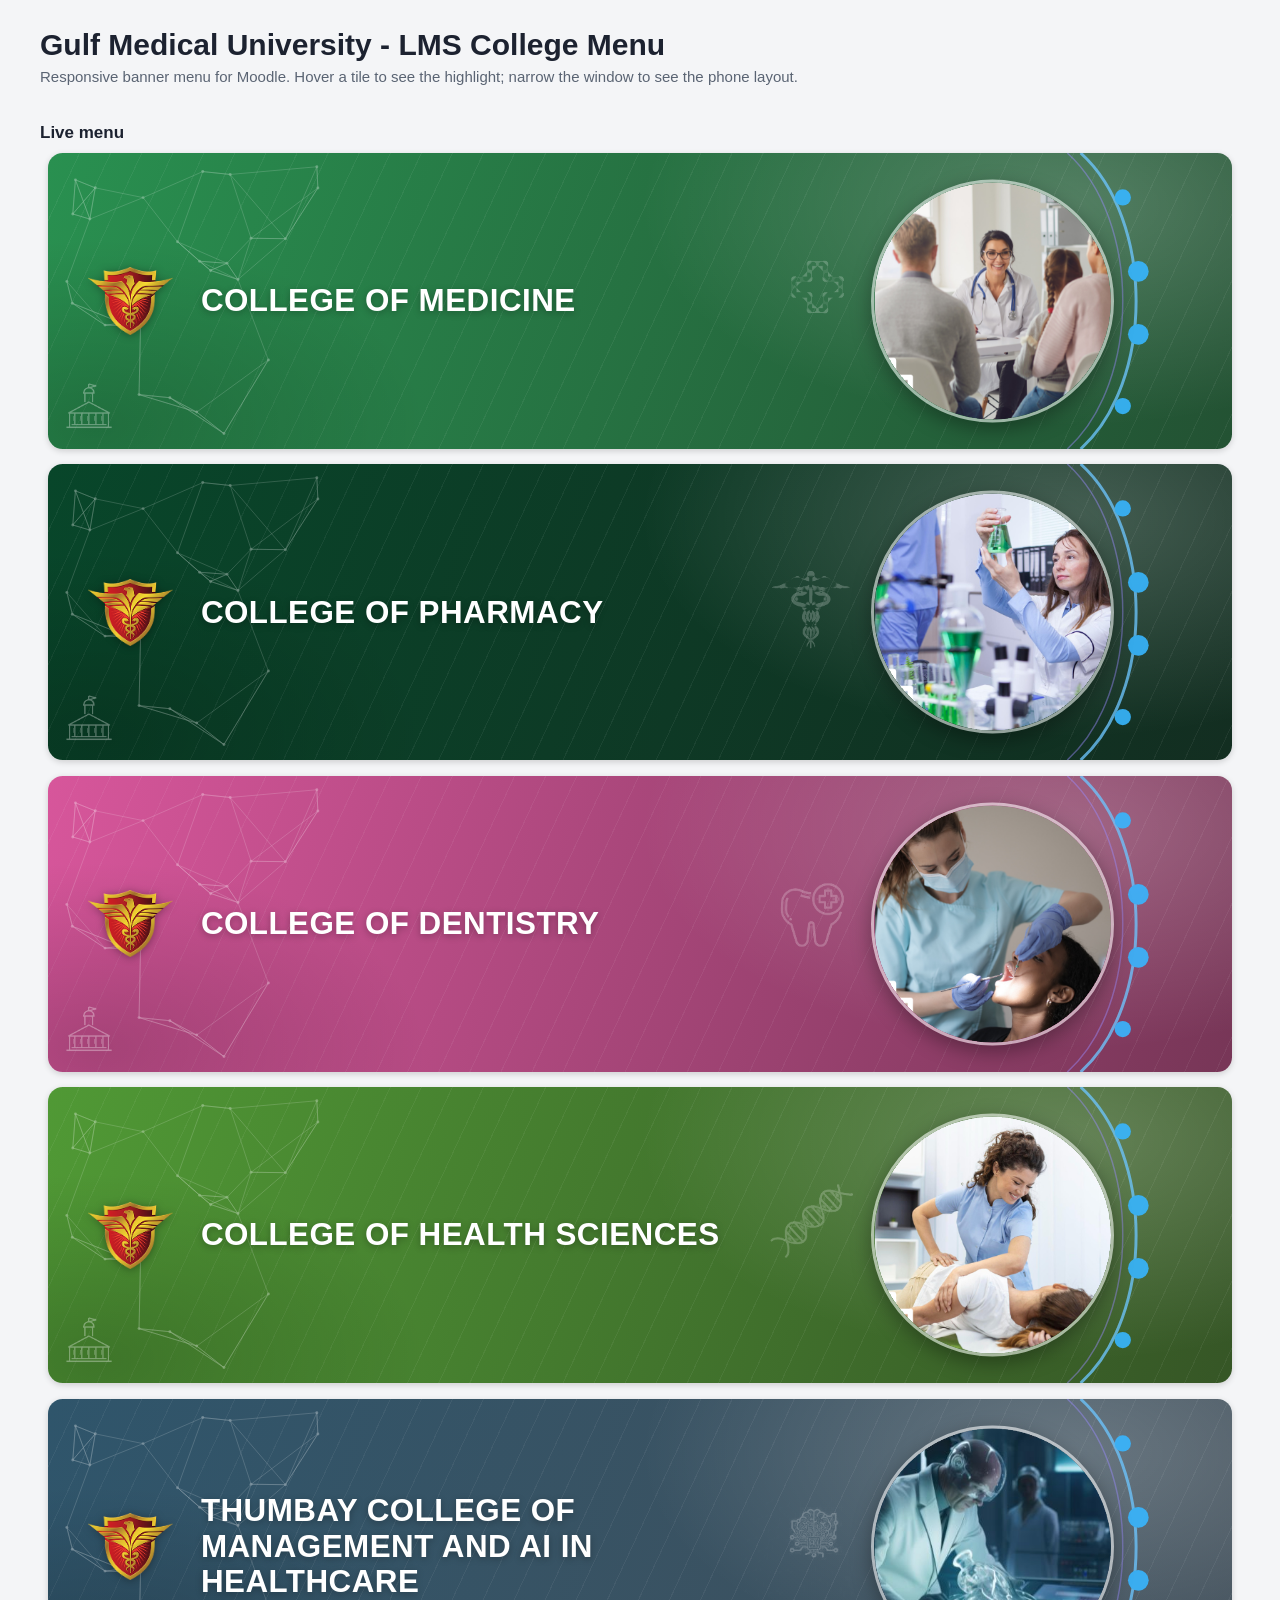
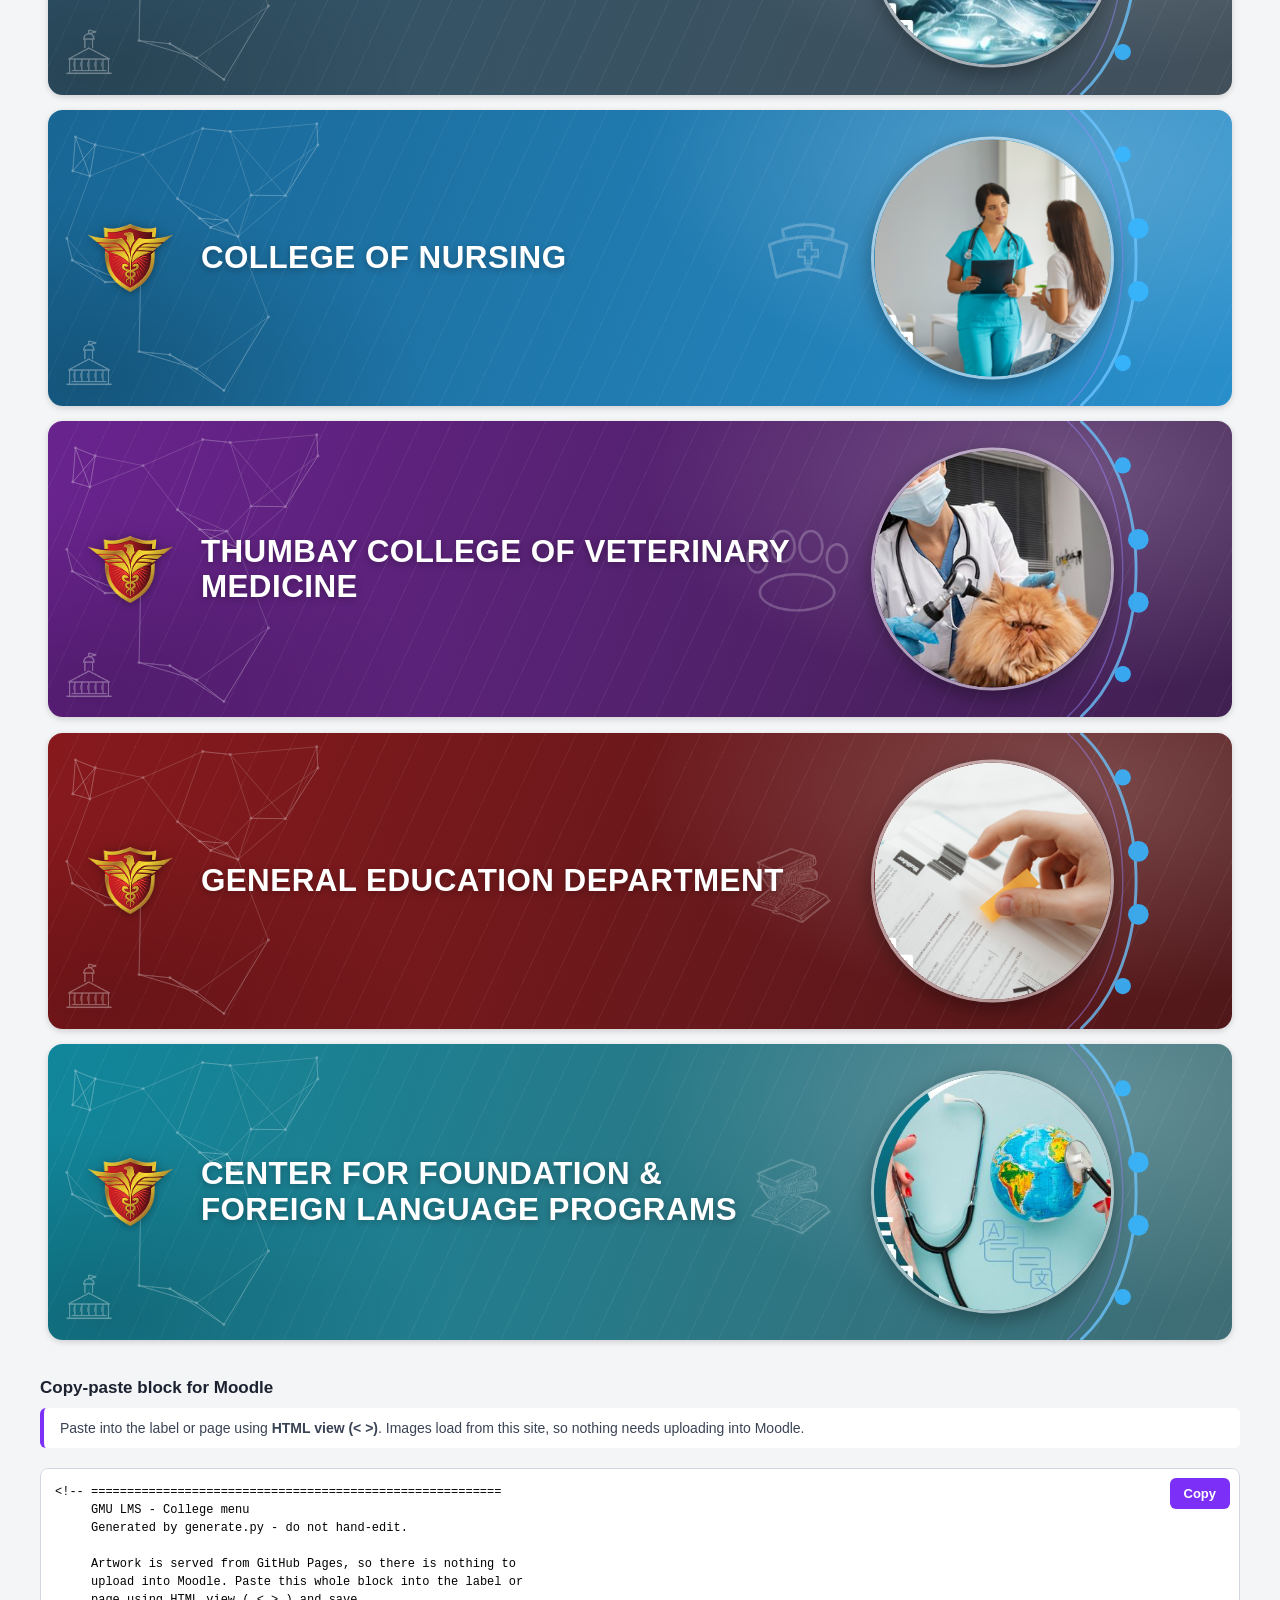
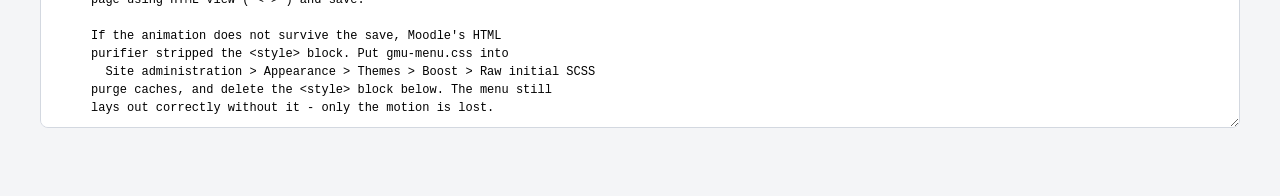
==== commit 1aedb4ac: "Add files via upload" ====
--- a/index.html
+++ b/index.html
@@ -1,45 +1,52 @@
-<!-- GMU LMS - Responsive animated college menu
-
-     STEP 1 - upload the artwork
-       In the label/page editor, drag all 9 files from the "banners"
-       folder into the editor body. Moodle stores them in THIS
-       activity's file area. Then delete the 9 images it inserted -
-       the FILES stay uploaded, the markup goes.
-
-     STEP 2 - paste this block in HTML view ( < > )
-
-     STEP 3 - the <style> block below
-       Moodle's HTML purifier strips <style> from most editors. If the
-       animation does not work after saving, the CSS was stripped:
-       paste gmu-menu.css into
-         Site administration > Appearance > Themes > Boost > Raw initial SCSS
-       and purge caches. Then delete the <style> block here.
-
-     The inline width/height styles are deliberate: without any CSS at
-     all the menu still lays out correctly, it just stops animating.
-
-     Do not hand-edit the links here - edit generate.py and re-run it,
-     so this file and preview.html stay in agreement.
-     ========================================================= -->
-
 <!DOCTYPE html>
 <html lang="en">
 <head>
-    <meta charset="UTF-8">
-    <meta name="viewport" content="width=device-width, initial-scale=1.0">
-    <title>GMU LMS - College Menu</title>
-    <style>
+<meta charset="utf-8">
+<meta name="viewport" content="width=device-width, initial-scale=1">
+<title>GMU LMS - College Menu</title>
+<style>
+body { margin:0; font-family:-apple-system,Segoe UI,Roboto,Arial,sans-serif;
+        background:#f4f5f7; color:#1c2230; }
+.wrap { max-width:1200px; margin:0 auto; padding:28px 16px 64px; }
+h1 { font-size:clamp(20px,3.4vw,30px); margin:0 0 6px; }
+p.sub { margin:0 0 28px; color:#5a6473; font-size:15px; }
+h2 { font-size:17px; margin:38px 0 10px; }
+.note { background:#fff; border-left:4px solid #7b2ff7; padding:12px 16px;
+         border-radius:6px; font-size:14px; color:#3a4354; margin:0 0 20px; }
+.codebox { position:relative; }
+textarea { width:100%; height:260px; font-family:ui-monospace,Consolas,monospace;
+            font-size:12px; line-height:1.5; padding:14px; border:1px solid #d3d8e0;
+            border-radius:8px; background:#fff; resize:vertical; box-sizing:border-box; }
+button { position:absolute; top:10px; right:10px; background:#7b2ff7; color:#fff;
+          border:0; border-radius:6px; padding:8px 14px; font-size:13px;
+          font-weight:600; cursor:pointer; }
+button:hover { background:#6825d1; }
+code.inline { background:#e9ecf1; padding:2px 6px; border-radius:4px; font-size:13px; }
+</style>
+<style>
 /* =========================================================
-   GMU LMS - College menu: motion, hover highlight, orientation
+   GMU LMS - College menu  (v2, full redesign)
+
+   WHAT CHANGED FROM v1
+   The college name used to be baked into each banner PNG. That forced
+   a crop trick on phones - shrink the whole 4:1 image and the title
+   became ~11px tall, so the CSS cropped the banner from the right to
+   enlarge it. Titles are now real HTML text over a generated card, so
+   they scale, wrap, translate, and are selectable. The crop hack and
+   its measured 58.6% limit are gone.
+
+   WHY EVERY SIZE IS IN vw / %
+   The Moodle embed is an iframe, and Moodle's purifier strips <script>,
+   so the frame cannot report its height to the parent. Instead the page
+   is built so its height is EXACTLY proportional to its width, letting a
+   single CSS aspect-ratio fit the frame with no JavaScript. That only
+   holds if every vertical dimension scales with width - hence vw for
+   type and %, not px, for spacing. A stray px value here will desync
+   the iframe height. See generate.py.
+
+   Inside an iframe 1vw = 1% of the IFRAME width, which is what we want.
+
    Prefix "gmu-" throughout so nothing collides with Boost.
-
-   WHERE THIS GOES:
-   Site administration > Appearance > Themes > Boost > Raw initial SCSS
-   (or Custom CSS), then Purge caches.
-
-   The HTML also carries inline width/height styles, so if this
-   stylesheet is ever missing the menu still lays out correctly -
-   it just loses the animation and the mobile crop.
    ========================================================= */
 
 .gmu-menu {
@@ -49,235 +56,855 @@
   box-sizing: border-box;
 }
 
-/* ---------- the tile ---------- */
-.gmu-menu__item {
+/* ---------------- the card ---------------- */
+.gmu-tile {
   display: block;
   position: relative;
-  margin: 0 0 14px;
-  border-radius: 10px;
   overflow: hidden;
-  line-height: 0;
   text-decoration: none;
+  aspect-ratio: 4 / 1;                       /* desktop default */
+  /* Gap is a PERCENTAGE, which resolves against width, so total page height
+     stays exactly proportional to width and the iframe aspect-ratio holds.
+     generate.py parses this number - do not switch it to px. */
+  margin: 0 0 1.3%;
+  border-radius: 1.15vw;
+  background: linear-gradient(105deg, var(--from) 0%, var(--to) 100%);
+  box-shadow: 0 0.15vw 0.5vw rgba(0,0,0,.16);
   isolation: isolate;
-  transform: translateZ(0);            /* stops edge flicker on scale */
+  transform: translateZ(0);
   transition: transform .35s cubic-bezier(.2,.7,.3,1),
               box-shadow .35s cubic-bezier(.2,.7,.3,1);
-  box-shadow: 0 1px 3px rgba(0,0,0,.14);
-}
-
-.gmu-menu__img {
+}
+
+.gmu-tile:last-child { margin-bottom: 0; }
+
+/* =========================================================
+   DECORATIVE LAYERS
+   The v1 banners carried a graphic language that v2 lost: a
+   constellation of linked nodes down the left, a blue arc with
+   dots on the right, and a subject line-icon per college. Those
+   icons ARE the originals, lifted out of the artwork as white
+   alpha PNGs so they can be tinted and scaled freely. The paw and
+   the campus building are drawn to match, because Veterinary had
+   inherited Medicine's cross and no building mark existed.
+
+   Every layer is sized in %, so the page stays exactly
+   proportional to its width - see the note at the top of this file.
+   ========================================================= */
+
+/* soft bloom + faint diagonal hatching */
+.gmu-tile__bg {
+  position: absolute;
+  inset: 0;
+  pointer-events: none;
+  z-index: 0;
+  background:
+    radial-gradient(58% 120% at 86% 18%, rgba(255,255,255,.22), transparent 62%),
+    radial-gradient(40% 90% at 4% 92%, rgba(0,0,0,.20), transparent 70%),
+    repeating-linear-gradient(115deg,
+      rgba(255,255,255,.055) 0 1px, transparent 1px 2.2vw);
+}
+
+/* constellation, far left */
+.gmu-tile__mesh {
+  position: absolute;
+  left: 0; top: 0; bottom: 0;
+  width: 24%;
+  pointer-events: none;
+  opacity: .40;
+  z-index: 0;
+  background: url("assets/deco/constellation.svg") left center / 100% 100% no-repeat;
+}
+
+/* campus building mark, bottom-left - sits below the shield, not behind it */
+.gmu-tile__building {
+  position: absolute;
+  left: 1.2%;
+  bottom: 6%;
+  width: 4.6%;
+  aspect-ratio: 169 / 152;
+  pointer-events: none;
+  opacity: .34;
+  z-index: 1;
+  background: url("assets/deco/building.png") center / contain no-repeat;
+}
+
+/* Blue arc. It must clear the photo's right edge or it is invisible:
+   background-size:contain renders it at height/2 wide regardless of the
+   box, so an over-wide box just centres it behind the circle. The photo
+   sits at right:10% to leave this gap, as the v1 banners did. */
+.gmu-tile__arc {
+  position: absolute;
+  right: 1.5%;
+  top: 0; bottom: 0;
+  width: 15%;
+  pointer-events: none;
+  opacity: .9;
+  z-index: 1;
+  background: url("assets/deco/arc.svg") center / contain no-repeat;
+}
+
+/* subject line-icon, watermarked between the title and the photo */
+.gmu-tile__icon {
+  position: absolute;
+  right: 32%;
+  top: 50%;
+  transform: translateY(-50%);
+  width: 9.5%;
+  pointer-events: none;
+  opacity: .22;
+  z-index: 1;
+}
+
+/* ---------------- content ---------------- */
+.gmu-tile__body {
+  position: absolute;
+  inset: 0;
+  display: flex;
+  align-items: center;
+  gap: 2.2vw;
+  /* Right padding must clear the photo, which starts at 100% - 10% - 20% = 70%.
+     Keep a margin: text ending flush against the circle reads as a collision. */
+  padding: 0 36% 0 3.4%;
+  box-sizing: border-box;
+  z-index: 2;
+}
+
+.gmu-tile__shield {
+  flex: 0 0 auto;
+  width: 6.6vw;
+  height: auto;
   display: block;
-  width: 100%;
-  height: auto;
-  border: 0;
-  transition: transform .55s cubic-bezier(.2,.7,.3,1),
-              filter .35s ease;
-}
-
-/* ---------- entrance: fade + rise, staggered ---------- */
+  filter: drop-shadow(0 0.15vw 0.35vw rgba(0,0,0,.35));
+}
+
+.gmu-tile__name {
+  font-family: Montserrat, "Segoe UI", Arial, sans-serif;
+  font-weight: 800;
+  font-size: 2.45vw;
+  line-height: 1.14;
+  letter-spacing: .015em;
+  text-transform: uppercase;
+  color: #fff;
+  text-shadow: 0 0.15vw 0.6vw rgba(0,0,0,.28);
+}
+
+/* ---------------- photo ---------------- */
+.gmu-tile__photo {
+  position: absolute;
+  right: 10%;
+  top: 50%;
+  transform: translateY(-50%);
+  width: 20%;
+  aspect-ratio: 1;
+  object-fit: cover;
+  border-radius: 50%;
+  border: 0.3vw solid rgba(255,255,255,.55);
+  box-shadow: 0 0.5vw 1.6vw rgba(0,0,0,.34);
+  z-index: 2;
+  transition: transform .55s cubic-bezier(.2,.7,.3,1);
+}
+
+/* ---------------- entrance ---------------- */
 @keyframes gmu-rise {
   from { opacity: 0; transform: translateY(18px); }
   to   { opacity: 1; transform: translateY(0); }
 }
-.gmu-menu__item {
+.gmu-tile {
   opacity: 0;
   animation: gmu-rise .6s cubic-bezier(.2,.7,.3,1) forwards;
 }
-.gmu-menu__item:nth-child(1) { animation-delay: .05s; }
-.gmu-menu__item:nth-child(2) { animation-delay: .11s; }
-.gmu-menu__item:nth-child(3) { animation-delay: .17s; }
-.gmu-menu__item:nth-child(4) { animation-delay: .23s; }
-.gmu-menu__item:nth-child(5) { animation-delay: .29s; }
-.gmu-menu__item:nth-child(6) { animation-delay: .35s; }
-.gmu-menu__item:nth-child(7) { animation-delay: .41s; }
-.gmu-menu__item:nth-child(8) { animation-delay: .47s; }
-.gmu-menu__item:nth-child(9) { animation-delay: .53s; }
-
-/* ---------- hover / focus: lift, zoom, glow ---------- */
+.gmu-tile:nth-child(1) { animation-delay: .05s; }
+.gmu-tile:nth-child(2) { animation-delay: .11s; }
+.gmu-tile:nth-child(3) { animation-delay: .17s; }
+.gmu-tile:nth-child(4) { animation-delay: .23s; }
+.gmu-tile:nth-child(5) { animation-delay: .29s; }
+.gmu-tile:nth-child(6) { animation-delay: .35s; }
+.gmu-tile:nth-child(7) { animation-delay: .41s; }
+.gmu-tile:nth-child(8) { animation-delay: .47s; }
+.gmu-tile:nth-child(9) { animation-delay: .53s; }
+
+/* ---------------- hover / focus ---------------- */
 @media (hover: hover) {
-  .gmu-menu__item:hover {
-    transform: translateY(-5px);
-    box-shadow: 0 14px 30px rgba(0,0,0,.28);
+  .gmu-tile:hover {
+    transform: translateY(-0.4vw);
+    box-shadow: 0 1.1vw 2.4vw rgba(0,0,0,.32);
   }
-  .gmu-menu__item:hover .gmu-menu__img {
-    transform: scale(1.045);
-    filter: saturate(1.12) brightness(1.05);
+  .gmu-tile:hover .gmu-tile__photo { transform: translateY(-50%) scale(1.07); }
+  .gmu-tile:hover::after {
+    opacity: 1;
+    animation: gmu-sweep .85s cubic-bezier(.25,.6,.3,1);
   }
 }
 
-/* ---------- highlight ring ---------- */
-.gmu-menu__item::before {
+/* highlight ring */
+.gmu-tile::before {
   content: "";
   position: absolute;
   inset: 0;
   border-radius: inherit;
-  border: 2px solid rgba(255,255,255,.85);
+  border: 0.16vw solid rgba(255,255,255,.85);
   opacity: 0;
   pointer-events: none;
   transition: opacity .35s ease;
-  z-index: 2;
-}
-.gmu-menu__item:hover::before,
-.gmu-menu__item:focus-visible::before { opacity: 1; }
-
-/* ---------- shine sweep ---------- */
-.gmu-menu__item::after {
+  z-index: 3;
+}
+.gmu-tile:hover::before,
+.gmu-tile:focus-visible::before { opacity: 1; }
+
+/* shine sweep */
+.gmu-tile::after {
   content: "";
   position: absolute;
   top: 0; bottom: 0;
   left: -60%;
   width: 45%;
   pointer-events: none;
-  z-index: 1;
+  z-index: 3;
   background: linear-gradient(100deg,
               rgba(255,255,255,0) 0%,
-              rgba(255,255,255,.38) 50%,
+              rgba(255,255,255,.34) 50%,
               rgba(255,255,255,0) 100%);
   transform: skewX(-18deg);
   opacity: 0;
 }
+@keyframes gmu-sweep {
+  from { left: -60%; }
+  to   { left: 115%; }
+}
+
+.gmu-tile:focus-visible {
+  outline: 0.25vw solid #ffd34d;
+  outline-offset: 0.25vw;
+}
+
+/* =========================================================
+   DEVICE BANDS
+   Only the tile aspect and the type scale change. Because the
+   title is live text, nothing is ever cropped - the card simply
+   gets proportionally taller and the type proportionally larger
+   on small screens. Keep these in sync with BANDS in generate.py,
+   which derives the iframe height from them.
+   ========================================================= */
+
+/* large phone / small tablet */
+@media (max-width: 780px) {
+  .gmu-tile        { aspect-ratio: 16 / 5; border-radius: 1.6vw; }
+  .gmu-tile__name  { font-size: 3.1vw; }
+  .gmu-tile__shield{ width: 8vw; }
+  .gmu-tile__body  { padding-right: 33%; gap: 2.4vw; }
+}
+
+/* small phone */
+@media (max-width: 430px) {
+  .gmu-tile        { aspect-ratio: 12 / 5; border-radius: 2.2vw; }
+  .gmu-tile__name  { font-size: 4.15vw; }
+  .gmu-tile__shield{ width: 10vw; }
+  .gmu-tile__body  { padding: 0 37% 0 4.5%; gap: 3vw; }
+  .gmu-tile__photo { width: 22%; border-width: 0.5vw; }
+}
+
+/* ---------------- reduced motion ---------------- */
+@media (prefers-reduced-motion: reduce) {
+  .gmu-tile, .gmu-tile__photo {
+    animation: none !important;
+    transition: none !important;
+    opacity: 1 !important;
+  }
+  .gmu-tile { transform: none !important; }
+  .gmu-tile__photo { transform: translateY(-50%) !important; }
+  .gmu-tile::after { display: none; }
+}
+</style>
+</head>
+<body>
+<div class="wrap">
+
+  <h1>Gulf Medical University - LMS College Menu</h1>
+  <p class="sub">Responsive banner menu for Moodle. Hover a tile to see the highlight;
+     narrow the window to see the phone layout.</p>
+
+  <h2>Live menu</h2>
+<div class="gmu-menu" style="max-width:1200px;margin:0 auto;padding:0 8px;box-sizing:border-box;">
+
+  <a class="gmu-tile" href="https://lms.gmu.ac.ae/moodle/course/index.php?categoryid=2"
+     style="--from:#299050;--to:#235233">
+    <span class="gmu-tile__bg"></span>
+    <span class="gmu-tile__mesh"></span>
+    <span class="gmu-tile__building"></span>
+    <span class="gmu-tile__arc"></span>
+    <img class="gmu-tile__icon" src="assets/icons/01-college-of-medicine.png" alt="">
+    <span class="gmu-tile__body">
+      <img class="gmu-tile__shield" src="assets/shield.png" alt="">
+      <span class="gmu-tile__name">College of Medicine</span>
+    </span>
+    <img class="gmu-tile__photo" src="assets/photos/01-college-of-medicine.png" alt="">
+  </a>
+
+  <a class="gmu-tile" href="https://lms.gmu.ac.ae/moodle/course/index.php?categoryid=4"
+     style="--from:#08462a;--to:#132e21">
+    <span class="gmu-tile__bg"></span>
+    <span class="gmu-tile__mesh"></span>
+    <span class="gmu-tile__building"></span>
+    <span class="gmu-tile__arc"></span>
+    <img class="gmu-tile__icon" src="assets/icons/02-college-of-pharmacy.png" alt="">
+    <span class="gmu-tile__body">
+      <img class="gmu-tile__shield" src="assets/shield.png" alt="">
+      <span class="gmu-tile__name">College of Pharmacy</span>
+    </span>
+    <img class="gmu-tile__photo" src="assets/photos/02-college-of-pharmacy.png" alt="">
+  </a>
+
+  <a class="gmu-tile" href="https://lms.gmu.ac.ae/moodle/course/index.php?categoryid=3"
+     style="--from:#d7569b;--to:#773657">
+    <span class="gmu-tile__bg"></span>
+    <span class="gmu-tile__mesh"></span>
+    <span class="gmu-tile__building"></span>
+    <span class="gmu-tile__arc"></span>
+    <img class="gmu-tile__icon" src="assets/icons/03-college-of-dentistry.png" alt="">
+    <span class="gmu-tile__body">
+      <img class="gmu-tile__shield" src="assets/shield.png" alt="">
+      <span class="gmu-tile__name">College of Dentistry</span>
+    </span>
+    <img class="gmu-tile__photo" src="assets/photos/03-college-of-dentistry.png" alt="">
+  </a>
+
+  <a class="gmu-tile" href="https://lms.gmu.ac.ae/moodle/course/index.php?categoryid=5"
+     style="--from:#509935;--to:#365626">
+    <span class="gmu-tile__bg"></span>
+    <span class="gmu-tile__mesh"></span>
+    <span class="gmu-tile__building"></span>
+    <span class="gmu-tile__arc"></span>
+    <img class="gmu-tile__icon" src="assets/icons/04-college-of-health-sciences.png" alt="">
+    <span class="gmu-tile__body">
+      <img class="gmu-tile__shield" src="assets/shield.png" alt="">
+      <span class="gmu-tile__name">College of Health Sciences</span>
+    </span>
+    <img class="gmu-tile__photo" src="assets/photos/04-college-of-health-sciences.png" alt="">
+  </a>
+
+  <a class="gmu-tile" href="https://lms.gmu.ac.ae/moodle/course/index.php?categoryid=6"
+     style="--from:#2f556b;--to:#42505b">
+    <span class="gmu-tile__bg"></span>
+    <span class="gmu-tile__mesh"></span>
+    <span class="gmu-tile__building"></span>
+    <span class="gmu-tile__arc"></span>
+    <img class="gmu-tile__icon" src="assets/icons/05-management-and-ai.png" alt="">
+    <span class="gmu-tile__body">
+      <img class="gmu-tile__shield" src="assets/shield.png" alt="">
+      <span class="gmu-tile__name">Thumbay College of Management and AI in Healthcare</span>
+    </span>
+    <img class="gmu-tile__photo" src="assets/photos/05-management-and-ai.png" alt="">
+  </a>
+
+  <a class="gmu-tile" href="https://lms.gmu.ac.ae/moodle/course/index.php?categoryid=541"
+     style="--from:#186694;--to:#298fcb">
+    <span class="gmu-tile__bg"></span>
+    <span class="gmu-tile__mesh"></span>
+    <span class="gmu-tile__building"></span>
+    <span class="gmu-tile__arc"></span>
+    <img class="gmu-tile__icon" src="assets/icons/06-college-of-nursing.png" alt="">
+    <span class="gmu-tile__body">
+      <img class="gmu-tile__shield" src="assets/shield.png" alt="">
+      <span class="gmu-tile__name">College of Nursing</span>
+    </span>
+    <img class="gmu-tile__photo" src="assets/photos/06-college-of-nursing.png" alt="">
+  </a>
+
+  <a class="gmu-tile" href="https://lms.gmu.ac.ae/moodle/course/index.php?categoryid=2712"
+     style="--from:#69238e;--to:#402051">
+    <span class="gmu-tile__bg"></span>
+    <span class="gmu-tile__mesh"></span>
+    <span class="gmu-tile__building"></span>
+    <span class="gmu-tile__arc"></span>
+    <img class="gmu-tile__icon" src="assets/icons/07-veterinary-medicine.png" alt="">
+    <span class="gmu-tile__body">
+      <img class="gmu-tile__shield" src="assets/shield.png" alt="">
+      <span class="gmu-tile__name">Thumbay College of Veterinary Medicine</span>
+    </span>
+    <img class="gmu-tile__photo" src="assets/photos/07-veterinary-medicine.png" alt="">
+  </a>
+
+  <a class="gmu-tile" href="https://lms.gmu.ac.ae/moodle/course/index.php?categoryid=513"
+     style="--from:#87191d;--to:#50181a">
+    <span class="gmu-tile__bg"></span>
+    <span class="gmu-tile__mesh"></span>
+    <span class="gmu-tile__building"></span>
+    <span class="gmu-tile__arc"></span>
+    <img class="gmu-tile__icon" src="assets/icons/08-general-education-department.png" alt="">
+    <span class="gmu-tile__body">
+      <img class="gmu-tile__shield" src="assets/shield.png" alt="">
+      <span class="gmu-tile__name">General Education Department</span>
+    </span>
+    <img class="gmu-tile__photo" src="assets/photos/08-general-education-department.png" alt="">
+  </a>
+
+  <a class="gmu-tile" href="https://lms.gmu.ac.ae/moodle/course/index.php?categoryid=2200"
+     style="--from:#10869b;--to:#406d75">
+    <span class="gmu-tile__bg"></span>
+    <span class="gmu-tile__mesh"></span>
+    <span class="gmu-tile__building"></span>
+    <span class="gmu-tile__arc"></span>
+    <img class="gmu-tile__icon" src="assets/icons/09-foundation-foreign-language.png" alt="">
+    <span class="gmu-tile__body">
+      <img class="gmu-tile__shield" src="assets/shield.png" alt="">
+      <span class="gmu-tile__name">Center for Foundation &amp; Foreign Language Programs</span>
+    </span>
+    <img class="gmu-tile__photo" src="assets/photos/09-foundation-foreign-language.png" alt="">
+  </a>
+
+</div>
+
+  <h2>Copy-paste block for Moodle</h2>
+  <div class="note">
+    Paste into the label or page using <strong>HTML view (&lt; &gt;)</strong>.
+    Images load from this site, so nothing needs uploading into Moodle.
+  </div>
+  <div class="codebox">
+    <button onclick="var t=document.getElementById('snip');t.select();
+            document.execCommand('copy');this.textContent='Copied';">Copy</button>
+    <textarea id="snip" readonly>&lt;!-- =========================================================
+     GMU LMS - College menu
+     Generated by generate.py - do not hand-edit.
+
+     Artwork is served from GitHub Pages, so there is nothing to
+     upload into Moodle. Paste this whole block into the label or
+     page using HTML view ( &lt; &gt; ) and save.
+
+     If the animation does not survive the save, Moodle&#x27;s HTML
+     purifier stripped the &lt;style&gt; block. Put gmu-menu.css into
+       Site administration &gt; Appearance &gt; Themes &gt; Boost &gt; Raw initial SCSS
+     purge caches, and delete the &lt;style&gt; block below. The menu still
+     lays out correctly without it - only the motion is lost.
+
+     Artwork source: https://mygmu.github.io/MOODLE-MENU/assets/
+     ========================================================= --&gt;
+
+&lt;style&gt;
+/* =========================================================
+   GMU LMS - College menu  (v2, full redesign)
+
+   WHAT CHANGED FROM v1
+   The college name used to be baked into each banner PNG. That forced
+   a crop trick on phones - shrink the whole 4:1 image and the title
+   became ~11px tall, so the CSS cropped the banner from the right to
+   enlarge it. Titles are now real HTML text over a generated card, so
+   they scale, wrap, translate, and are selectable. The crop hack and
+   its measured 58.6% limit are gone.
+
+   WHY EVERY SIZE IS IN vw / %
+   The Moodle embed is an iframe, and Moodle&#x27;s purifier strips &lt;script&gt;,
+   so the frame cannot report its height to the parent. Instead the page
+   is built so its height is EXACTLY proportional to its width, letting a
+   single CSS aspect-ratio fit the frame with no JavaScript. That only
+   holds if every vertical dimension scales with width - hence vw for
+   type and %, not px, for spacing. A stray px value here will desync
+   the iframe height. See generate.py.
+
+   Inside an iframe 1vw = 1% of the IFRAME width, which is what we want.
+
+   Prefix &quot;gmu-&quot; throughout so nothing collides with Boost.
+   ========================================================= */
+
+.gmu-menu {
+  max-width: 1200px;
+  margin: 0 auto;
+  padding: 0 8px;
+  box-sizing: border-box;
+}
+
+/* ---------------- the card ---------------- */
+.gmu-tile {
+  display: block;
+  position: relative;
+  overflow: hidden;
+  text-decoration: none;
+  aspect-ratio: 4 / 1;                       /* desktop default */
+  /* Gap is a PERCENTAGE, which resolves against width, so total page height
+     stays exactly proportional to width and the iframe aspect-ratio holds.
+     generate.py parses this number - do not switch it to px. */
+  margin: 0 0 1.3%;
+  border-radius: 1.15vw;
+  background: linear-gradient(105deg, var(--from) 0%, var(--to) 100%);
+  box-shadow: 0 0.15vw 0.5vw rgba(0,0,0,.16);
+  isolation: isolate;
+  transform: translateZ(0);
+  transition: transform .35s cubic-bezier(.2,.7,.3,1),
+              box-shadow .35s cubic-bezier(.2,.7,.3,1);
+}
+
+.gmu-tile:last-child { margin-bottom: 0; }
+
+/* =========================================================
+   DECORATIVE LAYERS
+   The v1 banners carried a graphic language that v2 lost: a
+   constellation of linked nodes down the left, a blue arc with
+   dots on the right, and a subject line-icon per college. Those
+   icons ARE the originals, lifted out of the artwork as white
+   alpha PNGs so they can be tinted and scaled freely. The paw and
+   the campus building are drawn to match, because Veterinary had
+   inherited Medicine&#x27;s cross and no building mark existed.
+
+   Every layer is sized in %, so the page stays exactly
+   proportional to its width - see the note at the top of this file.
+   ========================================================= */
+
+/* soft bloom + faint diagonal hatching */
+.gmu-tile__bg {
+  position: absolute;
+  inset: 0;
+  pointer-events: none;
+  z-index: 0;
+  background:
+    radial-gradient(58% 120% at 86% 18%, rgba(255,255,255,.22), transparent 62%),
+    radial-gradient(40% 90% at 4% 92%, rgba(0,0,0,.20), transparent 70%),
+    repeating-linear-gradient(115deg,
+      rgba(255,255,255,.055) 0 1px, transparent 1px 2.2vw);
+}
+
+/* constellation, far left */
+.gmu-tile__mesh {
+  position: absolute;
+  left: 0; top: 0; bottom: 0;
+  width: 24%;
+  pointer-events: none;
+  opacity: .40;
+  z-index: 0;
+  background: url(&quot;https://mygmu.github.io/MOODLE-MENU/assets/deco/constellation.svg&quot;) left center / 100% 100% no-repeat;
+}
+
+/* campus building mark, bottom-left - sits below the shield, not behind it */
+.gmu-tile__building {
+  position: absolute;
+  left: 1.2%;
+  bottom: 6%;
+  width: 4.6%;
+  aspect-ratio: 169 / 152;
+  pointer-events: none;
+  opacity: .34;
+  z-index: 1;
+  background: url(&quot;https://mygmu.github.io/MOODLE-MENU/assets/deco/building.png&quot;) center / contain no-repeat;
+}
+
+/* Blue arc. It must clear the photo&#x27;s right edge or it is invisible:
+   background-size:contain renders it at height/2 wide regardless of the
+   box, so an over-wide box just centres it behind the circle. The photo
+   sits at right:10% to leave this gap, as the v1 banners did. */
+.gmu-tile__arc {
+  position: absolute;
+  right: 1.5%;
+  top: 0; bottom: 0;
+  width: 15%;
+  pointer-events: none;
+  opacity: .9;
+  z-index: 1;
+  background: url(&quot;https://mygmu.github.io/MOODLE-MENU/assets/deco/arc.svg&quot;) center / contain no-repeat;
+}
+
+/* subject line-icon, watermarked between the title and the photo */
+.gmu-tile__icon {
+  position: absolute;
+  right: 32%;
+  top: 50%;
+  transform: translateY(-50%);
+  width: 9.5%;
+  pointer-events: none;
+  opacity: .22;
+  z-index: 1;
+}
+
+/* ---------------- content ---------------- */
+.gmu-tile__body {
+  position: absolute;
+  inset: 0;
+  display: flex;
+  align-items: center;
+  gap: 2.2vw;
+  /* Right padding must clear the photo, which starts at 100% - 10% - 20% = 70%.
+     Keep a margin: text ending flush against the circle reads as a collision. */
+  padding: 0 36% 0 3.4%;
+  box-sizing: border-box;
+  z-index: 2;
+}
+
+.gmu-tile__shield {
+  flex: 0 0 auto;
+  width: 6.6vw;
+  height: auto;
+  display: block;
+  filter: drop-shadow(0 0.15vw 0.35vw rgba(0,0,0,.35));
+}
+
+.gmu-tile__name {
+  font-family: Montserrat, &quot;Segoe UI&quot;, Arial, sans-serif;
+  font-weight: 800;
+  font-size: 2.45vw;
+  line-height: 1.14;
+  letter-spacing: .015em;
+  text-transform: uppercase;
+  color: #fff;
+  text-shadow: 0 0.15vw 0.6vw rgba(0,0,0,.28);
+}
+
+/* ---------------- photo ---------------- */
+.gmu-tile__photo {
+  position: absolute;
+  right: 10%;
+  top: 50%;
+  transform: translateY(-50%);
+  width: 20%;
+  aspect-ratio: 1;
+  object-fit: cover;
+  border-radius: 50%;
+  border: 0.3vw solid rgba(255,255,255,.55);
+  box-shadow: 0 0.5vw 1.6vw rgba(0,0,0,.34);
+  z-index: 2;
+  transition: transform .55s cubic-bezier(.2,.7,.3,1);
+}
+
+/* ---------------- entrance ---------------- */
+@keyframes gmu-rise {
+  from { opacity: 0; transform: translateY(18px); }
+  to   { opacity: 1; transform: translateY(0); }
+}
+.gmu-tile {
+  opacity: 0;
+  animation: gmu-rise .6s cubic-bezier(.2,.7,.3,1) forwards;
+}
+.gmu-tile:nth-child(1) { animation-delay: .05s; }
+.gmu-tile:nth-child(2) { animation-delay: .11s; }
+.gmu-tile:nth-child(3) { animation-delay: .17s; }
+.gmu-tile:nth-child(4) { animation-delay: .23s; }
+.gmu-tile:nth-child(5) { animation-delay: .29s; }
+.gmu-tile:nth-child(6) { animation-delay: .35s; }
+.gmu-tile:nth-child(7) { animation-delay: .41s; }
+.gmu-tile:nth-child(8) { animation-delay: .47s; }
+.gmu-tile:nth-child(9) { animation-delay: .53s; }
+
+/* ---------------- hover / focus ---------------- */
 @media (hover: hover) {
-  .gmu-menu__item:hover::after {
+  .gmu-tile:hover {
+    transform: translateY(-0.4vw);
+    box-shadow: 0 1.1vw 2.4vw rgba(0,0,0,.32);
+  }
+  .gmu-tile:hover .gmu-tile__photo { transform: translateY(-50%) scale(1.07); }
+  .gmu-tile:hover::after {
     opacity: 1;
     animation: gmu-sweep .85s cubic-bezier(.25,.6,.3,1);
   }
 }
+
+/* highlight ring */
+.gmu-tile::before {
+  content: &quot;&quot;;
+  position: absolute;
+  inset: 0;
+  border-radius: inherit;
+  border: 0.16vw solid rgba(255,255,255,.85);
+  opacity: 0;
+  pointer-events: none;
+  transition: opacity .35s ease;
+  z-index: 3;
+}
+.gmu-tile:hover::before,
+.gmu-tile:focus-visible::before { opacity: 1; }
+
+/* shine sweep */
+.gmu-tile::after {
+  content: &quot;&quot;;
+  position: absolute;
+  top: 0; bottom: 0;
+  left: -60%;
+  width: 45%;
+  pointer-events: none;
+  z-index: 3;
+  background: linear-gradient(100deg,
+              rgba(255,255,255,0) 0%,
+              rgba(255,255,255,.34) 50%,
+              rgba(255,255,255,0) 100%);
+  transform: skewX(-18deg);
+  opacity: 0;
+}
 @keyframes gmu-sweep {
   from { left: -60%; }
   to   { left: 115%; }
 }
 
-/* ---------- keyboard focus ---------- */
-.gmu-menu__item:focus-visible {
-  outline: 3px solid #7b2ff7;
-  outline-offset: 3px;
+.gmu-tile:focus-visible {
+  outline: 0.25vw solid #ffd34d;
+  outline-offset: 0.25vw;
 }
 
 /* =========================================================
-   ORIENTATION / DEVICE ADAPTATION
-
-   The banners are 4:1 with the college name baked into the
-   LEFT third. Shown whole on a phone that name renders about
-   11px tall and is unreadable. So on narrow portrait screens
-   we crop the banner from the right and anchor left: the tile
-   gets taller, the title gets bigger, the decorative photo and
-   crest give up the space. Landscape and tablet+ keep the
-   full 4:1 artwork exactly as designed.
+   DEVICE BANDS
+   Only the tile aspect and the type scale change. Because the
+   title is live text, nothing is ever cropped - the card simply
+   gets proportionally taller and the type proportionally larger
+   on small screens. Keep these in sync with BANDS in generate.py,
+   which derives the iframe height from them.
    ========================================================= */
 
-   How far we may crop is NOT a taste decision - it is measured.
-   Measured across all 9 banners, the longest baked-in title
-   ("...FOREIGN LANGUAGE PROGRAM") ends at 58.6% of banner width.
-   With object-fit:cover the visible fraction is:
-
-       visible = container-aspect / 4        (4 = banner aspect)
-
-   so container-aspect must stay above 4 x 0.59 = 2.36 or the college
-   name gets sliced off. 13/5 (=2.6) shows 65% - a 6.4-point safety
-   margin. Do not lower these ratios without re-measuring. */
-
-/* phone, portrait - strongest crop that still clears the titles */
-@media (max-width: 430px) and (orientation: portrait) {
-  .gmu-menu__img {
-    aspect-ratio: 13 / 5;              /* shows 65% - title safe */
-    object-fit: cover;
-    object-position: left center;
-  }
-  /* !important: the inline fallback styles would otherwise win */
-  .gmu-menu__item {
-    margin-bottom: 10px !important;
-    border-radius: 8px !important;
-  }
-}
-
-/* large phone / small tablet, portrait - gentler crop */
-@media (min-width: 431px) and (max-width: 780px) and (orientation: portrait) {
-  .gmu-menu__img {
-    aspect-ratio: 16 / 5;              /* shows 80% */
-    object-fit: cover;
-    object-position: left center;
-  }
-}
-
-/* any phone in landscape - full artwork, it fits */
-@media (max-height: 500px) and (orientation: landscape) {
-  .gmu-menu__img {
-    aspect-ratio: auto;
-    object-fit: initial;               /* never "fill" - that distorts */
-  }
-  .gmu-menu__item { margin-bottom: 8px !important; }
-}
-
-/* ---------- accessibility: honour reduced motion ---------- */
+/* large phone / small tablet */
+@media (max-width: 780px) {
+  .gmu-tile        { aspect-ratio: 16 / 5; border-radius: 1.6vw; }
+  .gmu-tile__name  { font-size: 3.1vw; }
+  .gmu-tile__shield{ width: 8vw; }
+  .gmu-tile__body  { padding-right: 33%; gap: 2.4vw; }
+}
+
+/* small phone */
+@media (max-width: 430px) {
+  .gmu-tile        { aspect-ratio: 12 / 5; border-radius: 2.2vw; }
+  .gmu-tile__name  { font-size: 4.15vw; }
+  .gmu-tile__shield{ width: 10vw; }
+  .gmu-tile__body  { padding: 0 37% 0 4.5%; gap: 3vw; }
+  .gmu-tile__photo { width: 22%; border-width: 0.5vw; }
+}
+
+/* ---------------- reduced motion ---------------- */
 @media (prefers-reduced-motion: reduce) {
-  .gmu-menu__item,
-  .gmu-menu__img {
+  .gmu-tile, .gmu-tile__photo {
     animation: none !important;
     transition: none !important;
     opacity: 1 !important;
-    transform: none !important;
   }
-  .gmu-menu__item:hover .gmu-menu__img { transform: none; }
-  .gmu-menu__item::after { display: none; }
-}
-    </style>
-</head>
-<body>
-<div class="gmu-menu" style="max-width:1200px;margin:0 auto;padding:0 8px;box-sizing:border-box;">
-
-  <a class="gmu-menu__item" href="https://lms.gmu.ac.ae/moodle/course/index.php?categoryid=2"
-     style="display:block;line-height:0;margin:0 0 14px;border-radius:10px;overflow:hidden;">
-    <img class="gmu-menu__img" src="banners/01-college-of-medicine.png" alt="College of Medicine"
-         width="1584" height="396" style="display:block;width:100%;height:auto;border:0;">
-  </a>
-
-  <a class="gmu-menu__item" href="https://lms.gmu.ac.ae/moodle/course/index.php?categoryid=4"
-     style="display:block;line-height:0;margin:0 0 14px;border-radius:10px;overflow:hidden;">
-    <img class="gmu-menu__img" src="banners/02-college-of-pharmacy.png" alt="College of Pharmacy"
-         width="1584" height="396" style="display:block;width:100%;height:auto;border:0;">
-  </a>
-
-  <a class="gmu-menu__item" href="https://lms.gmu.ac.ae/moodle/course/index.php?categoryid=3"
-     style="display:block;line-height:0;margin:0 0 14px;border-radius:10px;overflow:hidden;">
-    <img class="gmu-menu__img" src="banners/03-college-of-dentistry.png" alt="College of Dentistry"
-         width="1584" height="396" style="display:block;width:100%;height:auto;border:0;">
-  </a>
-
-  <a class="gmu-menu__item" href="https://lms.gmu.ac.ae/moodle/course/index.php?categoryid=5"
-     style="display:block;line-height:0;margin:0 0 14px;border-radius:10px;overflow:hidden;">
-    <img class="gmu-menu__img" src="banners/04-college-of-health-sciences.png" alt="College of Health Sciences"
-         width="1584" height="396" style="display:block;width:100%;height:auto;border:0;">
-  </a>
-
-  <a class="gmu-menu__item" href="https://lms.gmu.ac.ae/moodle/course/index.php?categoryid=6"
-     style="display:block;line-height:0;margin:0 0 14px;border-radius:10px;overflow:hidden;">
-    <img class="gmu-menu__img" src="banners/05-management-and-ai.jpg" alt="Thumbay College of Management and AI in Healthcare"
-         width="1584" height="396" style="display:block;width:100%;height:auto;border:0;">
-  </a>
-
-  <a class="gmu-menu__item" href="https://lms.gmu.ac.ae/moodle/course/index.php?categoryid=541"
-     style="display:block;line-height:0;margin:0 0 14px;border-radius:10px;overflow:hidden;">
-    <img class="gmu-menu__img" src="banners/06-college-of-nursing.png" alt="College of Nursing"
-         width="1584" height="396" style="display:block;width:100%;height:auto;border:0;">
-  </a>
-
-  <a class="gmu-menu__item" href="https://lms.gmu.ac.ae/moodle/course/index.php?categoryid=2712"
-     style="display:block;line-height:0;margin:0 0 14px;border-radius:10px;overflow:hidden;">
-    <img class="gmu-menu__img" src="banners/07-veterinary-medicine.png" alt="Thumbay College of Veterinary Medicine"
-         width="1584" height="396" style="display:block;width:100%;height:auto;border:0;">
-  </a>
-
-  <a class="gmu-menu__item" href="https://lms.gmu.ac.ae/moodle/course/index.php?categoryid=513"
-     style="display:block;line-height:0;margin:0 0 14px;border-radius:10px;overflow:hidden;">
-    <img class="gmu-menu__img" src="banners/08-general-education-department.png" alt="General Education Department"
-         width="1584" height="396" style="display:block;width:100%;height:auto;border:0;">
-  </a>
-
-  <a class="gmu-menu__item" href="https://lms.gmu.ac.ae/moodle/course/index.php?categoryid=2200"
-     style="display:block;line-height:0;margin:0 0 14px;border-radius:10px;overflow:hidden;">
-    <img class="gmu-menu__img" src="banners/09-foundation-foreign-language.jpg" alt="Center for Foundation &amp; Foreign Language Programs"
-         width="1584" height="396" style="display:block;width:100%;height:auto;border:0;">
-  </a>
+  .gmu-tile { transform: none !important; }
+  .gmu-tile__photo { transform: translateY(-50%) !important; }
+  .gmu-tile::after { display: none; }
+}
+&lt;/style&gt;
+
+&lt;div class=&quot;gmu-menu&quot; style=&quot;max-width:1200px;margin:0 auto;padding:0 8px;box-sizing:border-box;&quot;&gt;
+
+  &lt;a class=&quot;gmu-tile&quot; href=&quot;https://lms.gmu.ac.ae/moodle/course/index.php?categoryid=2&quot;
+     style=&quot;--from:#299050;--to:#235233&quot;&gt;
+    &lt;span class=&quot;gmu-tile__bg&quot;&gt;&lt;/span&gt;
+    &lt;span class=&quot;gmu-tile__mesh&quot;&gt;&lt;/span&gt;
+    &lt;span class=&quot;gmu-tile__building&quot;&gt;&lt;/span&gt;
+    &lt;span class=&quot;gmu-tile__arc&quot;&gt;&lt;/span&gt;
+    &lt;img class=&quot;gmu-tile__icon&quot; src=&quot;https://mygmu.github.io/MOODLE-MENU/assets/icons/01-college-of-medicine.png&quot; alt=&quot;&quot;&gt;
+    &lt;span class=&quot;gmu-tile__body&quot;&gt;
+      &lt;img class=&quot;gmu-tile__shield&quot; src=&quot;https://mygmu.github.io/MOODLE-MENU/assets/shield.png&quot; alt=&quot;&quot;&gt;
+      &lt;span class=&quot;gmu-tile__name&quot;&gt;College of Medicine&lt;/span&gt;
+    &lt;/span&gt;
+    &lt;img class=&quot;gmu-tile__photo&quot; src=&quot;https://mygmu.github.io/MOODLE-MENU/assets/photos/01-college-of-medicine.png&quot; alt=&quot;&quot;&gt;
+  &lt;/a&gt;
+
+  &lt;a class=&quot;gmu-tile&quot; href=&quot;https://lms.gmu.ac.ae/moodle/course/index.php?categoryid=4&quot;
+     style=&quot;--from:#08462a;--to:#132e21&quot;&gt;
+    &lt;span class=&quot;gmu-tile__bg&quot;&gt;&lt;/span&gt;
+    &lt;span class=&quot;gmu-tile__mesh&quot;&gt;&lt;/span&gt;
+    &lt;span class=&quot;gmu-tile__building&quot;&gt;&lt;/span&gt;
+    &lt;span class=&quot;gmu-tile__arc&quot;&gt;&lt;/span&gt;
+    &lt;img class=&quot;gmu-tile__icon&quot; src=&quot;https://mygmu.github.io/MOODLE-MENU/assets/icons/02-college-of-pharmacy.png&quot; alt=&quot;&quot;&gt;
+    &lt;span class=&quot;gmu-tile__body&quot;&gt;
+      &lt;img class=&quot;gmu-tile__shield&quot; src=&quot;https://mygmu.github.io/MOODLE-MENU/assets/shield.png&quot; alt=&quot;&quot;&gt;
+      &lt;span class=&quot;gmu-tile__name&quot;&gt;College of Pharmacy&lt;/span&gt;
+    &lt;/span&gt;
+    &lt;img class=&quot;gmu-tile__photo&quot; src=&quot;https://mygmu.github.io/MOODLE-MENU/assets/photos/02-college-of-pharmacy.png&quot; alt=&quot;&quot;&gt;
+  &lt;/a&gt;
+
+  &lt;a class=&quot;gmu-tile&quot; href=&quot;https://lms.gmu.ac.ae/moodle/course/index.php?categoryid=3&quot;
+     style=&quot;--from:#d7569b;--to:#773657&quot;&gt;
+    &lt;span class=&quot;gmu-tile__bg&quot;&gt;&lt;/span&gt;
+    &lt;span class=&quot;gmu-tile__mesh&quot;&gt;&lt;/span&gt;
+    &lt;span class=&quot;gmu-tile__building&quot;&gt;&lt;/span&gt;
+    &lt;span class=&quot;gmu-tile__arc&quot;&gt;&lt;/span&gt;
+    &lt;img class=&quot;gmu-tile__icon&quot; src=&quot;https://mygmu.github.io/MOODLE-MENU/assets/icons/03-college-of-dentistry.png&quot; alt=&quot;&quot;&gt;
+    &lt;span class=&quot;gmu-tile__body&quot;&gt;
+      &lt;img class=&quot;gmu-tile__shield&quot; src=&quot;https://mygmu.github.io/MOODLE-MENU/assets/shield.png&quot; alt=&quot;&quot;&gt;
+      &lt;span class=&quot;gmu-tile__name&quot;&gt;College of Dentistry&lt;/span&gt;
+    &lt;/span&gt;
+    &lt;img class=&quot;gmu-tile__photo&quot; src=&quot;https://mygmu.github.io/MOODLE-MENU/assets/photos/03-college-of-dentistry.png&quot; alt=&quot;&quot;&gt;
+  &lt;/a&gt;
+
+  &lt;a class=&quot;gmu-tile&quot; href=&quot;https://lms.gmu.ac.ae/moodle/course/index.php?categoryid=5&quot;
+     style=&quot;--from:#509935;--to:#365626&quot;&gt;
+    &lt;span class=&quot;gmu-tile__bg&quot;&gt;&lt;/span&gt;
+    &lt;span class=&quot;gmu-tile__mesh&quot;&gt;&lt;/span&gt;
+    &lt;span class=&quot;gmu-tile__building&quot;&gt;&lt;/span&gt;
+    &lt;span class=&quot;gmu-tile__arc&quot;&gt;&lt;/span&gt;
+    &lt;img class=&quot;gmu-tile__icon&quot; src=&quot;https://mygmu.github.io/MOODLE-MENU/assets/icons/04-college-of-health-sciences.png&quot; alt=&quot;&quot;&gt;
+    &lt;span class=&quot;gmu-tile__body&quot;&gt;
+      &lt;img class=&quot;gmu-tile__shield&quot; src=&quot;https://mygmu.github.io/MOODLE-MENU/assets/shield.png&quot; alt=&quot;&quot;&gt;
+      &lt;span class=&quot;gmu-tile__name&quot;&gt;College of Health Sciences&lt;/span&gt;
+    &lt;/span&gt;
+    &lt;img class=&quot;gmu-tile__photo&quot; src=&quot;https://mygmu.github.io/MOODLE-MENU/assets/photos/04-college-of-health-sciences.png&quot; alt=&quot;&quot;&gt;
+  &lt;/a&gt;
+
+  &lt;a class=&quot;gmu-tile&quot; href=&quot;https://lms.gmu.ac.ae/moodle/course/index.php?categoryid=6&quot;
+     style=&quot;--from:#2f556b;--to:#42505b&quot;&gt;
+    &lt;span class=&quot;gmu-tile__bg&quot;&gt;&lt;/span&gt;
+    &lt;span class=&quot;gmu-tile__mesh&quot;&gt;&lt;/span&gt;
+    &lt;span class=&quot;gmu-tile__building&quot;&gt;&lt;/span&gt;
+    &lt;span class=&quot;gmu-tile__arc&quot;&gt;&lt;/span&gt;
+    &lt;img class=&quot;gmu-tile__icon&quot; src=&quot;https://mygmu.github.io/MOODLE-MENU/assets/icons/05-management-and-ai.png&quot; alt=&quot;&quot;&gt;
+    &lt;span class=&quot;gmu-tile__body&quot;&gt;
+      &lt;img class=&quot;gmu-tile__shield&quot; src=&quot;https://mygmu.github.io/MOODLE-MENU/assets/shield.png&quot; alt=&quot;&quot;&gt;
+      &lt;span class=&quot;gmu-tile__name&quot;&gt;Thumbay College of Management and AI in Healthcare&lt;/span&gt;
+    &lt;/span&gt;
+    &lt;img class=&quot;gmu-tile__photo&quot; src=&quot;https://mygmu.github.io/MOODLE-MENU/assets/photos/05-management-and-ai.png&quot; alt=&quot;&quot;&gt;
+  &lt;/a&gt;
+
+  &lt;a class=&quot;gmu-tile&quot; href=&quot;https://lms.gmu.ac.ae/moodle/course/index.php?categoryid=541&quot;
+     style=&quot;--from:#186694;--to:#298fcb&quot;&gt;
+    &lt;span class=&quot;gmu-tile__bg&quot;&gt;&lt;/span&gt;
+    &lt;span class=&quot;gmu-tile__mesh&quot;&gt;&lt;/span&gt;
+    &lt;span class=&quot;gmu-tile__building&quot;&gt;&lt;/span&gt;
+    &lt;span class=&quot;gmu-tile__arc&quot;&gt;&lt;/span&gt;
+    &lt;img class=&quot;gmu-tile__icon&quot; src=&quot;https://mygmu.github.io/MOODLE-MENU/assets/icons/06-college-of-nursing.png&quot; alt=&quot;&quot;&gt;
+    &lt;span class=&quot;gmu-tile__body&quot;&gt;
+      &lt;img class=&quot;gmu-tile__shield&quot; src=&quot;https://mygmu.github.io/MOODLE-MENU/assets/shield.png&quot; alt=&quot;&quot;&gt;
+      &lt;span class=&quot;gmu-tile__name&quot;&gt;College of Nursing&lt;/span&gt;
+    &lt;/span&gt;
+    &lt;img class=&quot;gmu-tile__photo&quot; src=&quot;https://mygmu.github.io/MOODLE-MENU/assets/photos/06-college-of-nursing.png&quot; alt=&quot;&quot;&gt;
+  &lt;/a&gt;
+
+  &lt;a class=&quot;gmu-tile&quot; href=&quot;https://lms.gmu.ac.ae/moodle/course/index.php?categoryid=2712&quot;
+     style=&quot;--from:#69238e;--to:#402051&quot;&gt;
+    &lt;span class=&quot;gmu-tile__bg&quot;&gt;&lt;/span&gt;
+    &lt;span class=&quot;gmu-tile__mesh&quot;&gt;&lt;/span&gt;
+    &lt;span class=&quot;gmu-tile__building&quot;&gt;&lt;/span&gt;
+    &lt;span class=&quot;gmu-tile__arc&quot;&gt;&lt;/span&gt;
+    &lt;img class=&quot;gmu-tile__icon&quot; src=&quot;https://mygmu.github.io/MOODLE-MENU/assets/icons/07-veterinary-medicine.png&quot; alt=&quot;&quot;&gt;
+    &lt;span class=&quot;gmu-tile__body&quot;&gt;
+      &lt;img class=&quot;gmu-tile__shield&quot; src=&quot;https://mygmu.github.io/MOODLE-MENU/assets/shield.png&quot; alt=&quot;&quot;&gt;
+      &lt;span class=&quot;gmu-tile__name&quot;&gt;Thumbay College of Veterinary Medicine&lt;/span&gt;
+    &lt;/span&gt;
+    &lt;img class=&quot;gmu-tile__photo&quot; src=&quot;https://mygmu.github.io/MOODLE-MENU/assets/photos/07-veterinary-medicine.png&quot; alt=&quot;&quot;&gt;
+  &lt;/a&gt;
+
+  &lt;a class=&quot;gmu-tile&quot; href=&quot;https://lms.gmu.ac.ae/moodle/course/index.php?categoryid=513&quot;
+     style=&quot;--from:#87191d;--to:#50181a&quot;&gt;
+    &lt;span class=&quot;gmu-tile__bg&quot;&gt;&lt;/span&gt;
+    &lt;span class=&quot;gmu-tile__mesh&quot;&gt;&lt;/span&gt;
+    &lt;span class=&quot;gmu-tile__building&quot;&gt;&lt;/span&gt;
+    &lt;span class=&quot;gmu-tile__arc&quot;&gt;&lt;/span&gt;
+    &lt;img class=&quot;gmu-tile__icon&quot; src=&quot;https://mygmu.github.io/MOODLE-MENU/assets/icons/08-general-education-department.png&quot; alt=&quot;&quot;&gt;
+    &lt;span class=&quot;gmu-tile__body&quot;&gt;
+      &lt;img class=&quot;gmu-tile__shield&quot; src=&quot;https://mygmu.github.io/MOODLE-MENU/assets/shield.png&quot; alt=&quot;&quot;&gt;
+      &lt;span class=&quot;gmu-tile__name&quot;&gt;General Education Department&lt;/span&gt;
+    &lt;/span&gt;
+    &lt;img class=&quot;gmu-tile__photo&quot; src=&quot;https://mygmu.github.io/MOODLE-MENU/assets/photos/08-general-education-department.png&quot; alt=&quot;&quot;&gt;
+  &lt;/a&gt;
+
+  &lt;a class=&quot;gmu-tile&quot; href=&quot;https://lms.gmu.ac.ae/moodle/course/index.php?categoryid=2200&quot;
+     style=&quot;--from:#10869b;--to:#406d75&quot;&gt;
+    &lt;span class=&quot;gmu-tile__bg&quot;&gt;&lt;/span&gt;
+    &lt;span class=&quot;gmu-tile__mesh&quot;&gt;&lt;/span&gt;
+    &lt;span class=&quot;gmu-tile__building&quot;&gt;&lt;/span&gt;
+    &lt;span class=&quot;gmu-tile__arc&quot;&gt;&lt;/span&gt;
+    &lt;img class=&quot;gmu-tile__icon&quot; src=&quot;https://mygmu.github.io/MOODLE-MENU/assets/icons/09-foundation-foreign-language.png&quot; alt=&quot;&quot;&gt;
+    &lt;span class=&quot;gmu-tile__body&quot;&gt;
+      &lt;img class=&quot;gmu-tile__shield&quot; src=&quot;https://mygmu.github.io/MOODLE-MENU/assets/shield.png&quot; alt=&quot;&quot;&gt;
+      &lt;span class=&quot;gmu-tile__name&quot;&gt;Center for Foundation &amp;amp; Foreign Language Programs&lt;/span&gt;
+    &lt;/span&gt;
+    &lt;img class=&quot;gmu-tile__photo&quot; src=&quot;https://mygmu.github.io/MOODLE-MENU/assets/photos/09-foundation-foreign-language.png&quot; alt=&quot;&quot;&gt;
+  &lt;/a&gt;
+
+&lt;/div&gt;
+</textarea>
+  </div>
 
 </div>
 </body>
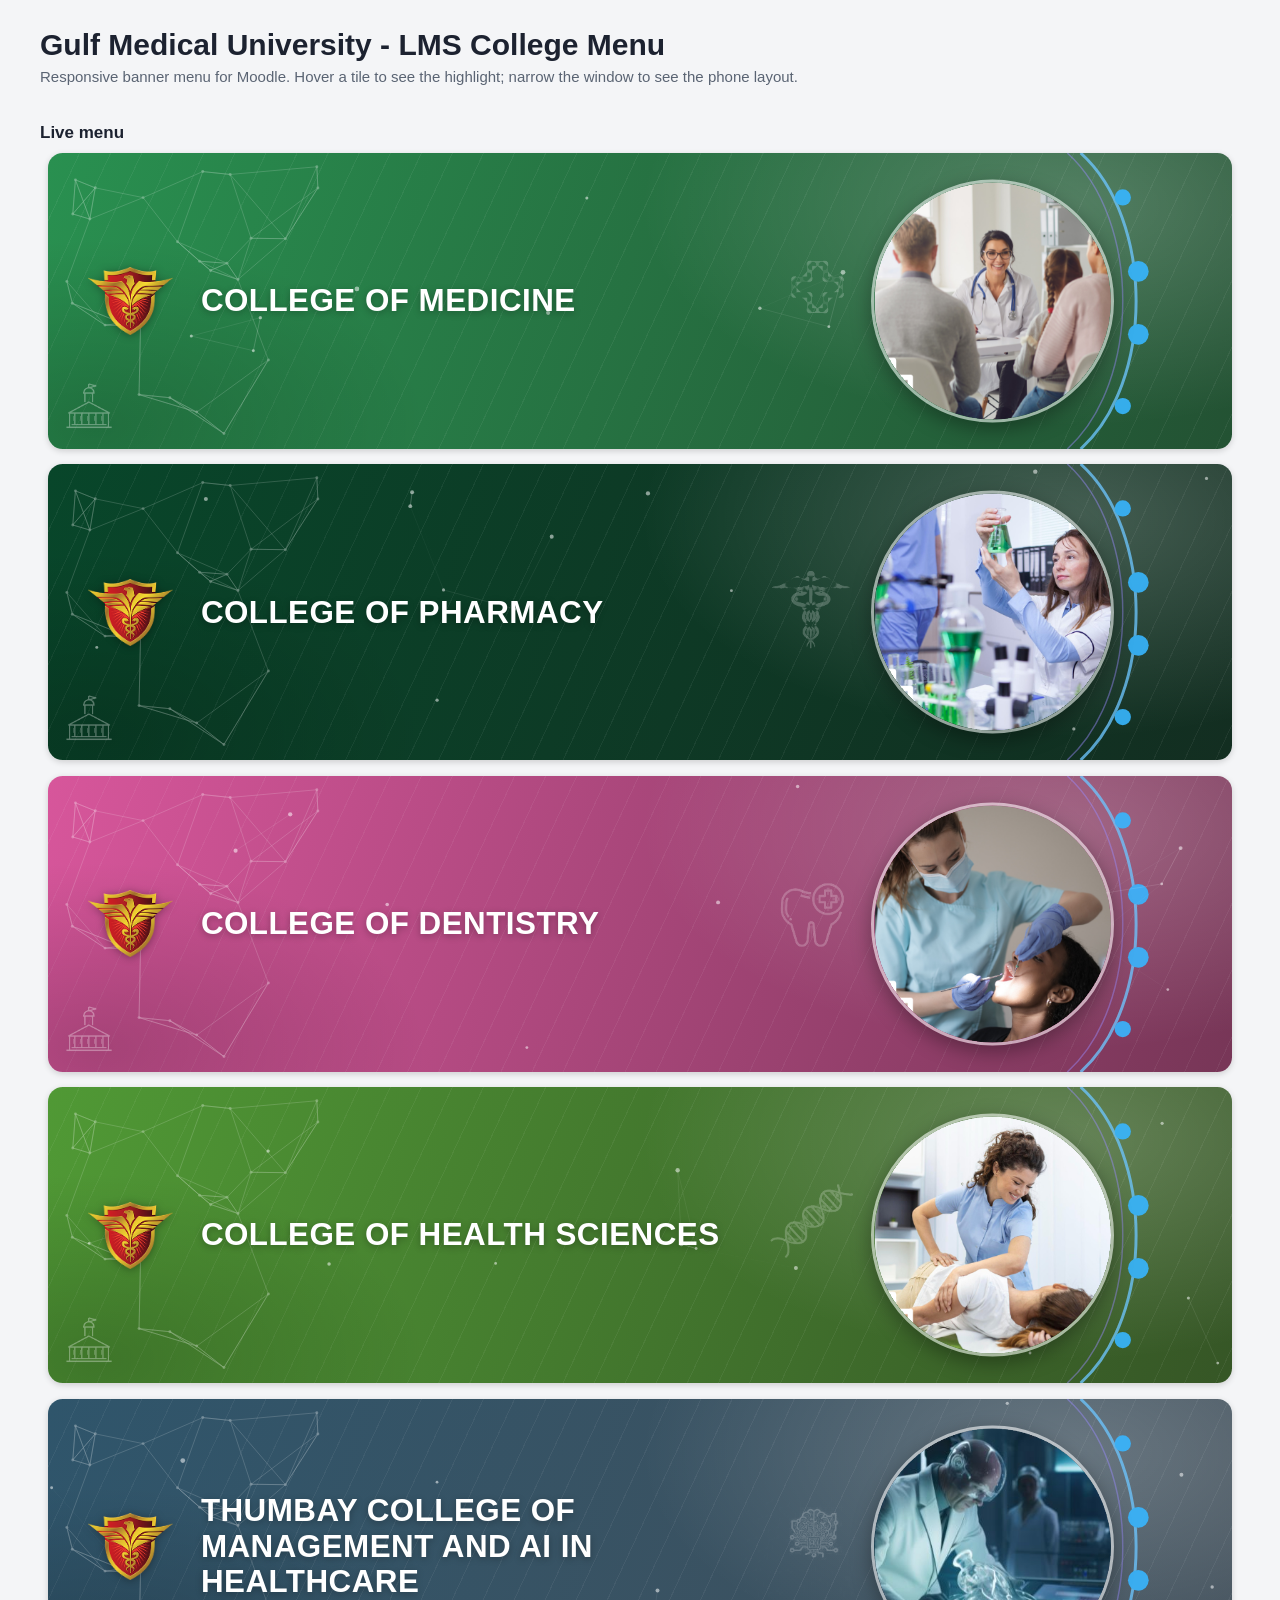
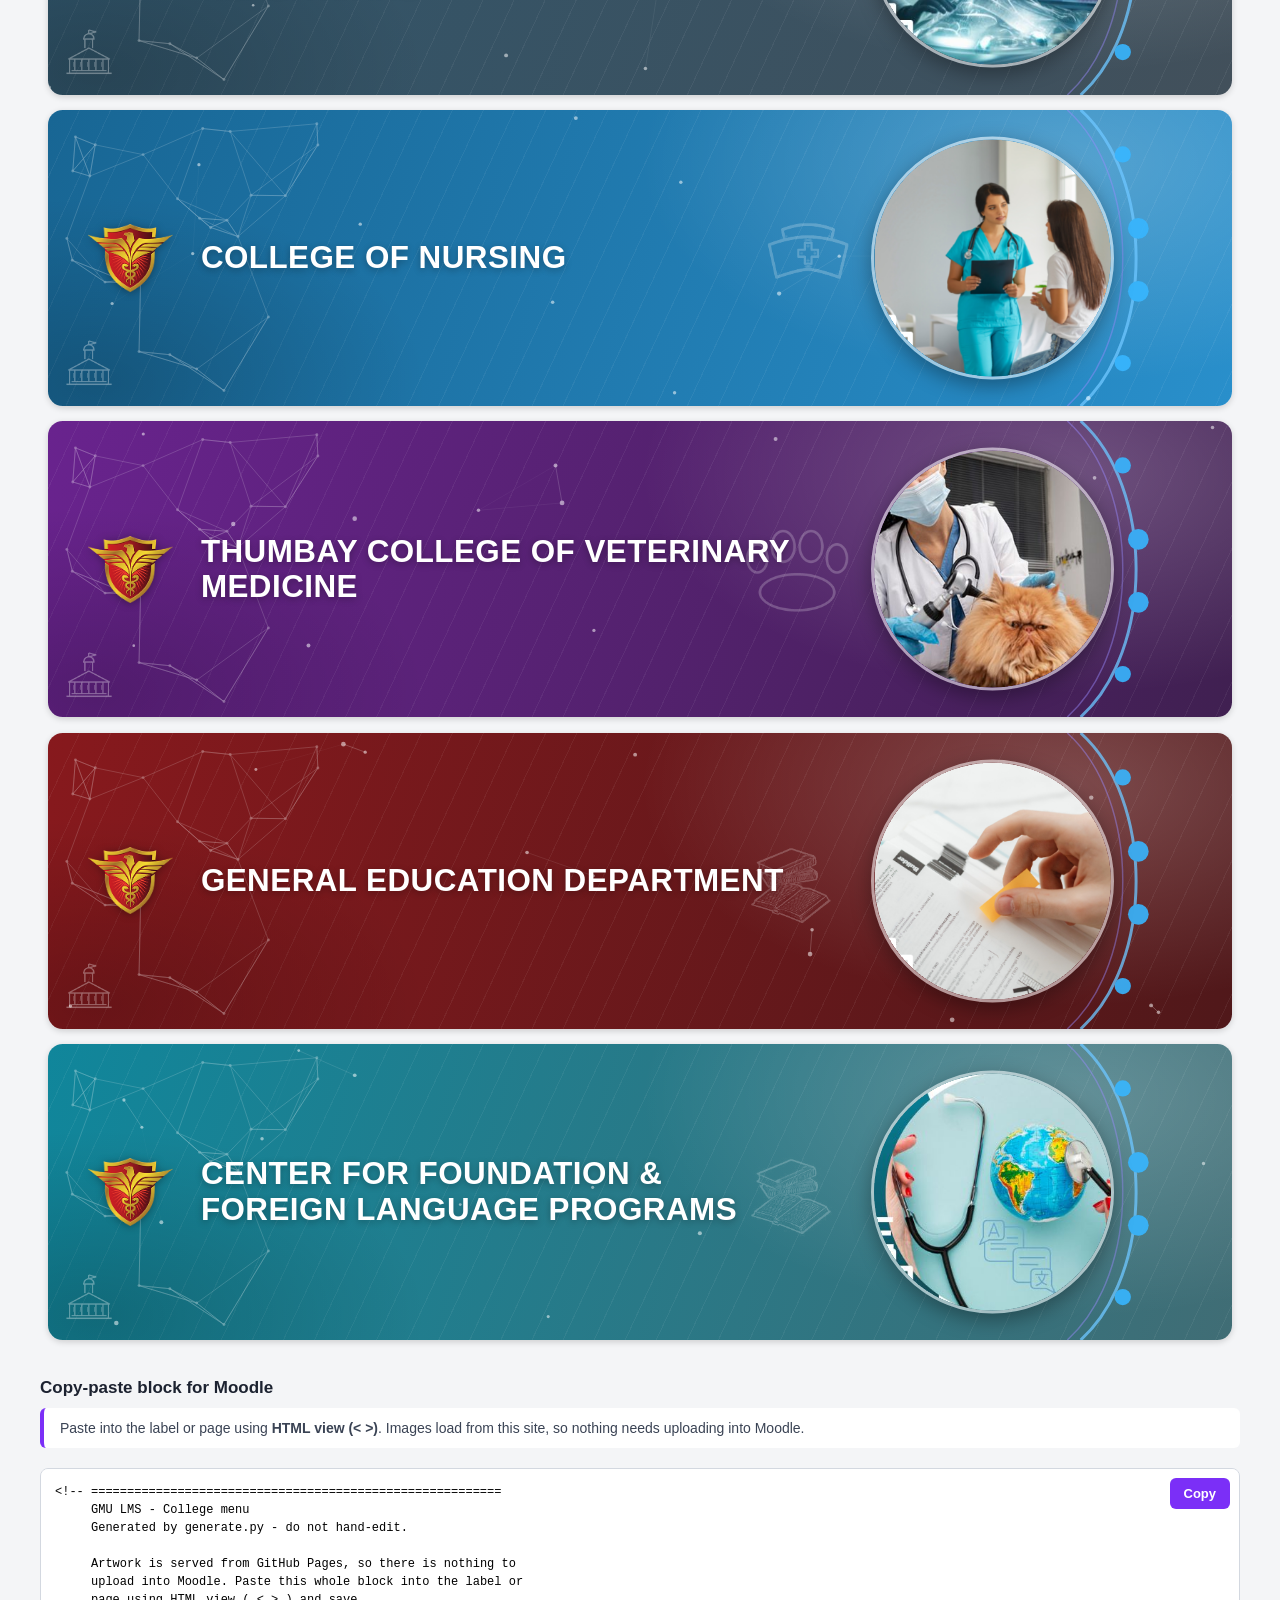
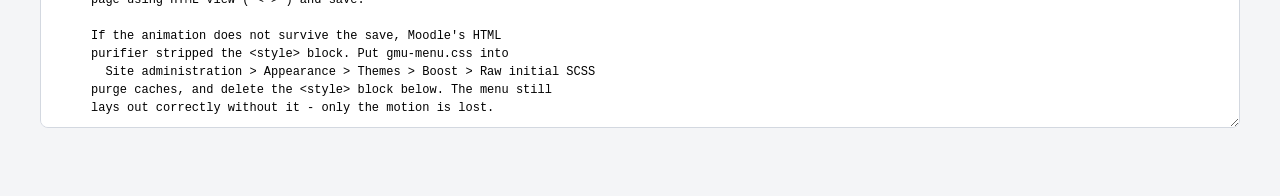
==== commit f3e1f7ad: "Add files via upload" ====
--- a/index.html
+++ b/index.html
@@ -4,6 +4,7 @@
 <meta charset="utf-8">
 <meta name="viewport" content="width=device-width, initial-scale=1">
 <title>GMU LMS - College Menu</title>
+<script src="assets/particles.js" defer></script>
 <style>
 body { margin:0; font-family:-apple-system,Segoe UI,Roboto,Arial,sans-serif;
         background:#f4f5f7; color:#1c2230; }
@@ -156,6 +157,44 @@
   z-index: 1;
 }
 
+/* =========================================================
+   NODE NETWORK
+   Sparse linked nodes drawn to a canvas by assets/particles.js, one
+   per tile, nudged aside by the cursor. This replaced three layers of
+   CSS dot-fields: those were a drifting dust cloud that could not react
+   to the pointer, and were too busy.
+
+   The container is zero-size and the canvas inside it is absolutely
+   positioned, so nothing here participates in layout - the iframe
+   height stays a fixed ratio of its width.
+
+   pointer-events:none matters: each tile is a link, and the canvas
+   covers it completely. The script tracks the pointer on window.
+
+   Without JavaScript this stays empty and the card keeps its
+   gradient, mesh, arc, icon and photo.
+   ========================================================= */
+.gmu-tile__particles {
+  position: absolute;
+  inset: 0;
+  z-index: 1;
+  pointer-events: none;
+  overflow: hidden;
+}
+
+.gmu-tile__particles canvas {
+  position: absolute;
+  top: 0;
+  left: 0;
+  pointer-events: none;
+  opacity: .85;
+  transition: opacity .35s ease;
+}
+
+@media (hover: hover) {
+  .gmu-tile:hover .gmu-tile__particles canvas { opacity: 1; }
+}
+
 /* ---------------- content ---------------- */
 .gmu-tile__body {
   position: absolute;
@@ -314,6 +353,8 @@
   .gmu-tile { transform: none !important; }
   .gmu-tile__photo { transform: translateY(-50%) !important; }
   .gmu-tile::after { display: none; }
+  /* particles.js also checks prefers-reduced-motion and draws a
+     single static frame instead of animating. */
 }
 </style>
 </head>
@@ -333,6 +374,7 @@
     <span class="gmu-tile__mesh"></span>
     <span class="gmu-tile__building"></span>
     <span class="gmu-tile__arc"></span>
+    <span class="gmu-tile__particles"></span>
     <img class="gmu-tile__icon" src="assets/icons/01-college-of-medicine.png" alt="">
     <span class="gmu-tile__body">
       <img class="gmu-tile__shield" src="assets/shield.png" alt="">
@@ -347,6 +389,7 @@
     <span class="gmu-tile__mesh"></span>
     <span class="gmu-tile__building"></span>
     <span class="gmu-tile__arc"></span>
+    <span class="gmu-tile__particles"></span>
     <img class="gmu-tile__icon" src="assets/icons/02-college-of-pharmacy.png" alt="">
     <span class="gmu-tile__body">
       <img class="gmu-tile__shield" src="assets/shield.png" alt="">
@@ -361,6 +404,7 @@
     <span class="gmu-tile__mesh"></span>
     <span class="gmu-tile__building"></span>
     <span class="gmu-tile__arc"></span>
+    <span class="gmu-tile__particles"></span>
     <img class="gmu-tile__icon" src="assets/icons/03-college-of-dentistry.png" alt="">
     <span class="gmu-tile__body">
       <img class="gmu-tile__shield" src="assets/shield.png" alt="">
@@ -375,6 +419,7 @@
     <span class="gmu-tile__mesh"></span>
     <span class="gmu-tile__building"></span>
     <span class="gmu-tile__arc"></span>
+    <span class="gmu-tile__particles"></span>
     <img class="gmu-tile__icon" src="assets/icons/04-college-of-health-sciences.png" alt="">
     <span class="gmu-tile__body">
       <img class="gmu-tile__shield" src="assets/shield.png" alt="">
@@ -389,6 +434,7 @@
     <span class="gmu-tile__mesh"></span>
     <span class="gmu-tile__building"></span>
     <span class="gmu-tile__arc"></span>
+    <span class="gmu-tile__particles"></span>
     <img class="gmu-tile__icon" src="assets/icons/05-management-and-ai.png" alt="">
     <span class="gmu-tile__body">
       <img class="gmu-tile__shield" src="assets/shield.png" alt="">
@@ -403,6 +449,7 @@
     <span class="gmu-tile__mesh"></span>
     <span class="gmu-tile__building"></span>
     <span class="gmu-tile__arc"></span>
+    <span class="gmu-tile__particles"></span>
     <img class="gmu-tile__icon" src="assets/icons/06-college-of-nursing.png" alt="">
     <span class="gmu-tile__body">
       <img class="gmu-tile__shield" src="assets/shield.png" alt="">
@@ -417,6 +464,7 @@
     <span class="gmu-tile__mesh"></span>
     <span class="gmu-tile__building"></span>
     <span class="gmu-tile__arc"></span>
+    <span class="gmu-tile__particles"></span>
     <img class="gmu-tile__icon" src="assets/icons/07-veterinary-medicine.png" alt="">
     <span class="gmu-tile__body">
       <img class="gmu-tile__shield" src="assets/shield.png" alt="">
@@ -431,6 +479,7 @@
     <span class="gmu-tile__mesh"></span>
     <span class="gmu-tile__building"></span>
     <span class="gmu-tile__arc"></span>
+    <span class="gmu-tile__particles"></span>
     <img class="gmu-tile__icon" src="assets/icons/08-general-education-department.png" alt="">
     <span class="gmu-tile__body">
       <img class="gmu-tile__shield" src="assets/shield.png" alt="">
@@ -445,6 +494,7 @@
     <span class="gmu-tile__mesh"></span>
     <span class="gmu-tile__building"></span>
     <span class="gmu-tile__arc"></span>
+    <span class="gmu-tile__particles"></span>
     <img class="gmu-tile__icon" src="assets/icons/09-foundation-foreign-language.png" alt="">
     <span class="gmu-tile__body">
       <img class="gmu-tile__shield" src="assets/shield.png" alt="">
@@ -613,6 +663,44 @@
   z-index: 1;
 }
 
+/* =========================================================
+   NODE NETWORK
+   Sparse linked nodes drawn to a canvas by assets/particles.js, one
+   per tile, nudged aside by the cursor. This replaced three layers of
+   CSS dot-fields: those were a drifting dust cloud that could not react
+   to the pointer, and were too busy.
+
+   The container is zero-size and the canvas inside it is absolutely
+   positioned, so nothing here participates in layout - the iframe
+   height stays a fixed ratio of its width.
+
+   pointer-events:none matters: each tile is a link, and the canvas
+   covers it completely. The script tracks the pointer on window.
+
+   Without JavaScript this stays empty and the card keeps its
+   gradient, mesh, arc, icon and photo.
+   ========================================================= */
+.gmu-tile__particles {
+  position: absolute;
+  inset: 0;
+  z-index: 1;
+  pointer-events: none;
+  overflow: hidden;
+}
+
+.gmu-tile__particles canvas {
+  position: absolute;
+  top: 0;
+  left: 0;
+  pointer-events: none;
+  opacity: .85;
+  transition: opacity .35s ease;
+}
+
+@media (hover: hover) {
+  .gmu-tile:hover .gmu-tile__particles canvas { opacity: 1; }
+}
+
 /* ---------------- content ---------------- */
 .gmu-tile__body {
   position: absolute;
@@ -771,6 +859,8 @@
   .gmu-tile { transform: none !important; }
   .gmu-tile__photo { transform: translateY(-50%) !important; }
   .gmu-tile::after { display: none; }
+  /* particles.js also checks prefers-reduced-motion and draws a
+     single static frame instead of animating. */
 }
 &lt;/style&gt;
 
@@ -782,6 +872,7 @@
     &lt;span class=&quot;gmu-tile__mesh&quot;&gt;&lt;/span&gt;
     &lt;span class=&quot;gmu-tile__building&quot;&gt;&lt;/span&gt;
     &lt;span class=&quot;gmu-tile__arc&quot;&gt;&lt;/span&gt;
+    &lt;span class=&quot;gmu-tile__particles&quot;&gt;&lt;/span&gt;
     &lt;img class=&quot;gmu-tile__icon&quot; src=&quot;https://mygmu.github.io/MOODLE-MENU/assets/icons/01-college-of-medicine.png&quot; alt=&quot;&quot;&gt;
     &lt;span class=&quot;gmu-tile__body&quot;&gt;
       &lt;img class=&quot;gmu-tile__shield&quot; src=&quot;https://mygmu.github.io/MOODLE-MENU/assets/shield.png&quot; alt=&quot;&quot;&gt;
@@ -796,6 +887,7 @@
     &lt;span class=&quot;gmu-tile__mesh&quot;&gt;&lt;/span&gt;
     &lt;span class=&quot;gmu-tile__building&quot;&gt;&lt;/span&gt;
     &lt;span class=&quot;gmu-tile__arc&quot;&gt;&lt;/span&gt;
+    &lt;span class=&quot;gmu-tile__particles&quot;&gt;&lt;/span&gt;
     &lt;img class=&quot;gmu-tile__icon&quot; src=&quot;https://mygmu.github.io/MOODLE-MENU/assets/icons/02-college-of-pharmacy.png&quot; alt=&quot;&quot;&gt;
     &lt;span class=&quot;gmu-tile__body&quot;&gt;
       &lt;img class=&quot;gmu-tile__shield&quot; src=&quot;https://mygmu.github.io/MOODLE-MENU/assets/shield.png&quot; alt=&quot;&quot;&gt;
@@ -810,6 +902,7 @@
     &lt;span class=&quot;gmu-tile__mesh&quot;&gt;&lt;/span&gt;
     &lt;span class=&quot;gmu-tile__building&quot;&gt;&lt;/span&gt;
     &lt;span class=&quot;gmu-tile__arc&quot;&gt;&lt;/span&gt;
+    &lt;span class=&quot;gmu-tile__particles&quot;&gt;&lt;/span&gt;
     &lt;img class=&quot;gmu-tile__icon&quot; src=&quot;https://mygmu.github.io/MOODLE-MENU/assets/icons/03-college-of-dentistry.png&quot; alt=&quot;&quot;&gt;
     &lt;span class=&quot;gmu-tile__body&quot;&gt;
       &lt;img class=&quot;gmu-tile__shield&quot; src=&quot;https://mygmu.github.io/MOODLE-MENU/assets/shield.png&quot; alt=&quot;&quot;&gt;
@@ -824,6 +917,7 @@
     &lt;span class=&quot;gmu-tile__mesh&quot;&gt;&lt;/span&gt;
     &lt;span class=&quot;gmu-tile__building&quot;&gt;&lt;/span&gt;
     &lt;span class=&quot;gmu-tile__arc&quot;&gt;&lt;/span&gt;
+    &lt;span class=&quot;gmu-tile__particles&quot;&gt;&lt;/span&gt;
     &lt;img class=&quot;gmu-tile__icon&quot; src=&quot;https://mygmu.github.io/MOODLE-MENU/assets/icons/04-college-of-health-sciences.png&quot; alt=&quot;&quot;&gt;
     &lt;span class=&quot;gmu-tile__body&quot;&gt;
       &lt;img class=&quot;gmu-tile__shield&quot; src=&quot;https://mygmu.github.io/MOODLE-MENU/assets/shield.png&quot; alt=&quot;&quot;&gt;
@@ -838,6 +932,7 @@
     &lt;span class=&quot;gmu-tile__mesh&quot;&gt;&lt;/span&gt;
     &lt;span class=&quot;gmu-tile__building&quot;&gt;&lt;/span&gt;
     &lt;span class=&quot;gmu-tile__arc&quot;&gt;&lt;/span&gt;
+    &lt;span class=&quot;gmu-tile__particles&quot;&gt;&lt;/span&gt;
     &lt;img class=&quot;gmu-tile__icon&quot; src=&quot;https://mygmu.github.io/MOODLE-MENU/assets/icons/05-management-and-ai.png&quot; alt=&quot;&quot;&gt;
     &lt;span class=&quot;gmu-tile__body&quot;&gt;
       &lt;img class=&quot;gmu-tile__shield&quot; src=&quot;https://mygmu.github.io/MOODLE-MENU/assets/shield.png&quot; alt=&quot;&quot;&gt;
@@ -852,6 +947,7 @@
     &lt;span class=&quot;gmu-tile__mesh&quot;&gt;&lt;/span&gt;
     &lt;span class=&quot;gmu-tile__building&quot;&gt;&lt;/span&gt;
     &lt;span class=&quot;gmu-tile__arc&quot;&gt;&lt;/span&gt;
+    &lt;span class=&quot;gmu-tile__particles&quot;&gt;&lt;/span&gt;
     &lt;img class=&quot;gmu-tile__icon&quot; src=&quot;https://mygmu.github.io/MOODLE-MENU/assets/icons/06-college-of-nursing.png&quot; alt=&quot;&quot;&gt;
     &lt;span class=&quot;gmu-tile__body&quot;&gt;
       &lt;img class=&quot;gmu-tile__shield&quot; src=&quot;https://mygmu.github.io/MOODLE-MENU/assets/shield.png&quot; alt=&quot;&quot;&gt;
@@ -866,6 +962,7 @@
     &lt;span class=&quot;gmu-tile__mesh&quot;&gt;&lt;/span&gt;
     &lt;span class=&quot;gmu-tile__building&quot;&gt;&lt;/span&gt;
     &lt;span class=&quot;gmu-tile__arc&quot;&gt;&lt;/span&gt;
+    &lt;span class=&quot;gmu-tile__particles&quot;&gt;&lt;/span&gt;
     &lt;img class=&quot;gmu-tile__icon&quot; src=&quot;https://mygmu.github.io/MOODLE-MENU/assets/icons/07-veterinary-medicine.png&quot; alt=&quot;&quot;&gt;
     &lt;span class=&quot;gmu-tile__body&quot;&gt;
       &lt;img class=&quot;gmu-tile__shield&quot; src=&quot;https://mygmu.github.io/MOODLE-MENU/assets/shield.png&quot; alt=&quot;&quot;&gt;
@@ -880,6 +977,7 @@
     &lt;span class=&quot;gmu-tile__mesh&quot;&gt;&lt;/span&gt;
     &lt;span class=&quot;gmu-tile__building&quot;&gt;&lt;/span&gt;
     &lt;span class=&quot;gmu-tile__arc&quot;&gt;&lt;/span&gt;
+    &lt;span class=&quot;gmu-tile__particles&quot;&gt;&lt;/span&gt;
     &lt;img class=&quot;gmu-tile__icon&quot; src=&quot;https://mygmu.github.io/MOODLE-MENU/assets/icons/08-general-education-department.png&quot; alt=&quot;&quot;&gt;
     &lt;span class=&quot;gmu-tile__body&quot;&gt;
       &lt;img class=&quot;gmu-tile__shield&quot; src=&quot;https://mygmu.github.io/MOODLE-MENU/assets/shield.png&quot; alt=&quot;&quot;&gt;
@@ -894,6 +992,7 @@
     &lt;span class=&quot;gmu-tile__mesh&quot;&gt;&lt;/span&gt;
     &lt;span class=&quot;gmu-tile__building&quot;&gt;&lt;/span&gt;
     &lt;span class=&quot;gmu-tile__arc&quot;&gt;&lt;/span&gt;
+    &lt;span class=&quot;gmu-tile__particles&quot;&gt;&lt;/span&gt;
     &lt;img class=&quot;gmu-tile__icon&quot; src=&quot;https://mygmu.github.io/MOODLE-MENU/assets/icons/09-foundation-foreign-language.png&quot; alt=&quot;&quot;&gt;
     &lt;span class=&quot;gmu-tile__body&quot;&gt;
       &lt;img class=&quot;gmu-tile__shield&quot; src=&quot;https://mygmu.github.io/MOODLE-MENU/assets/shield.png&quot; alt=&quot;&quot;&gt;
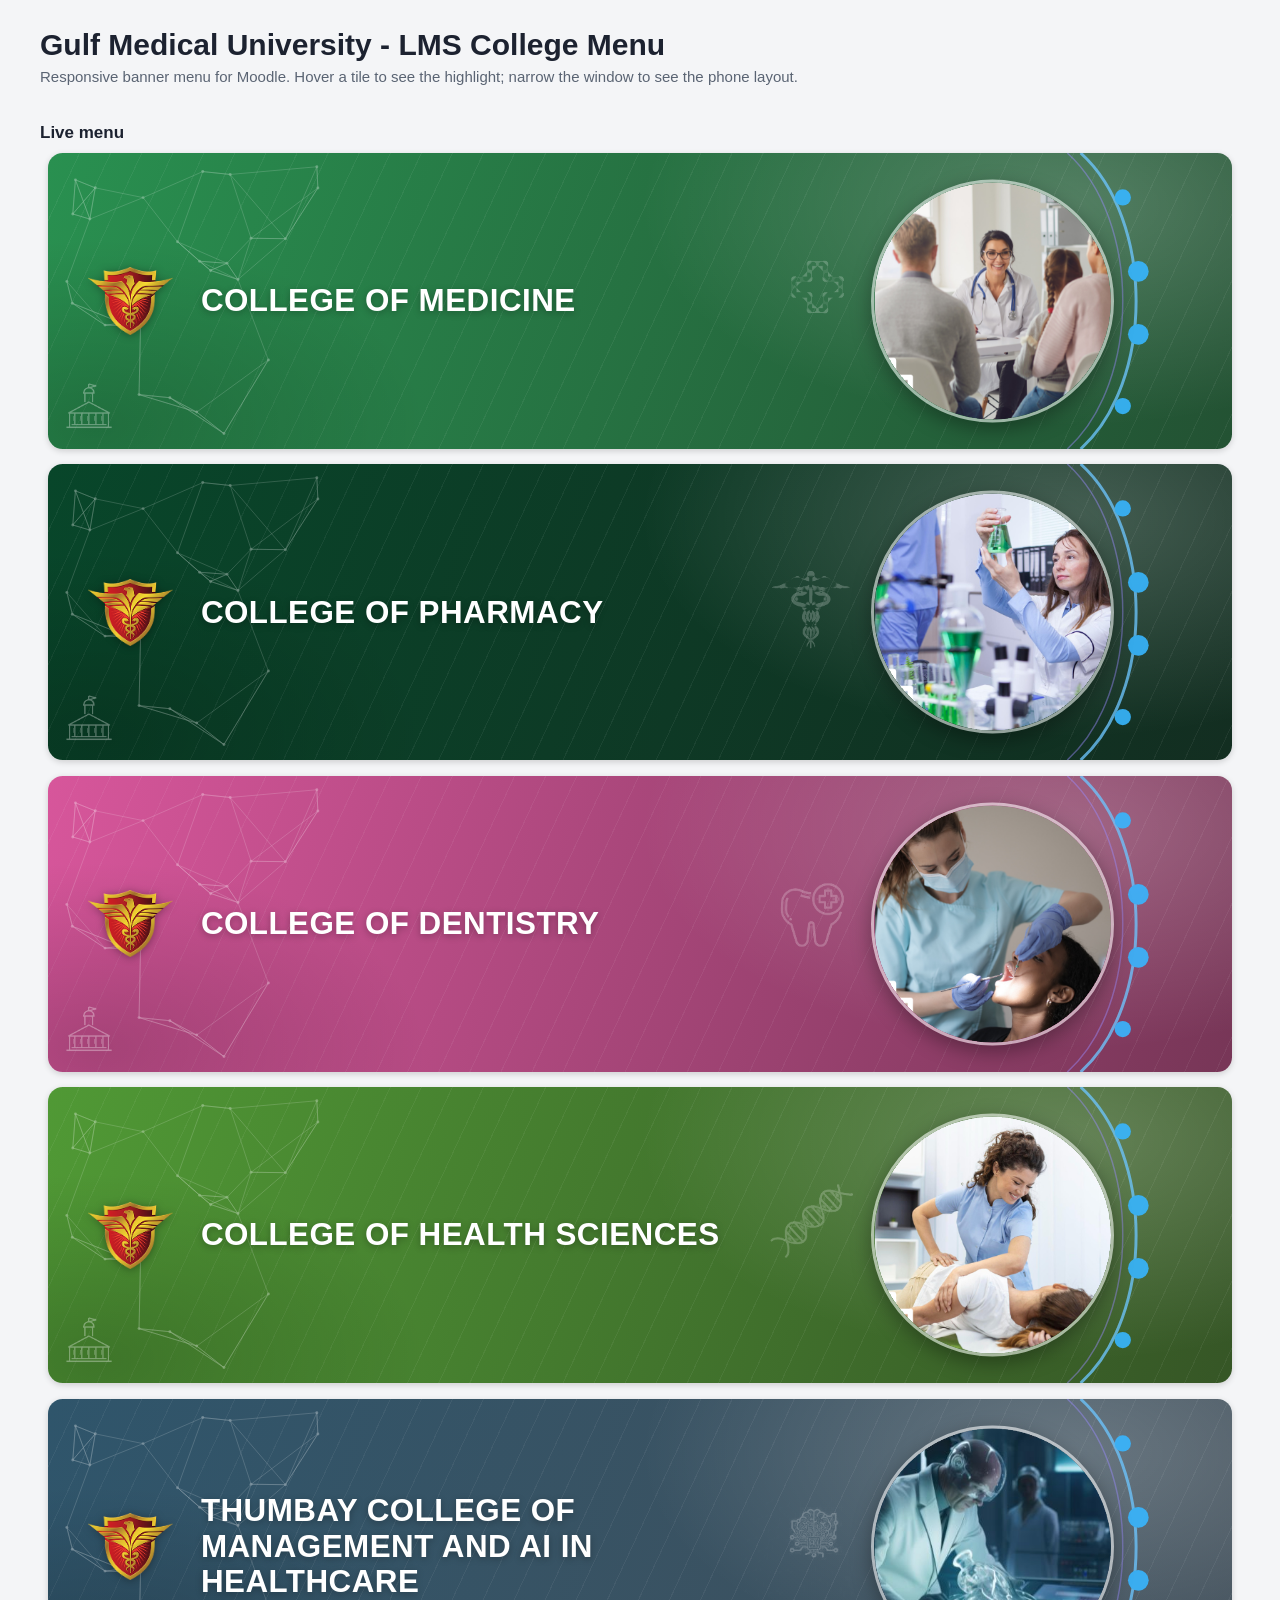
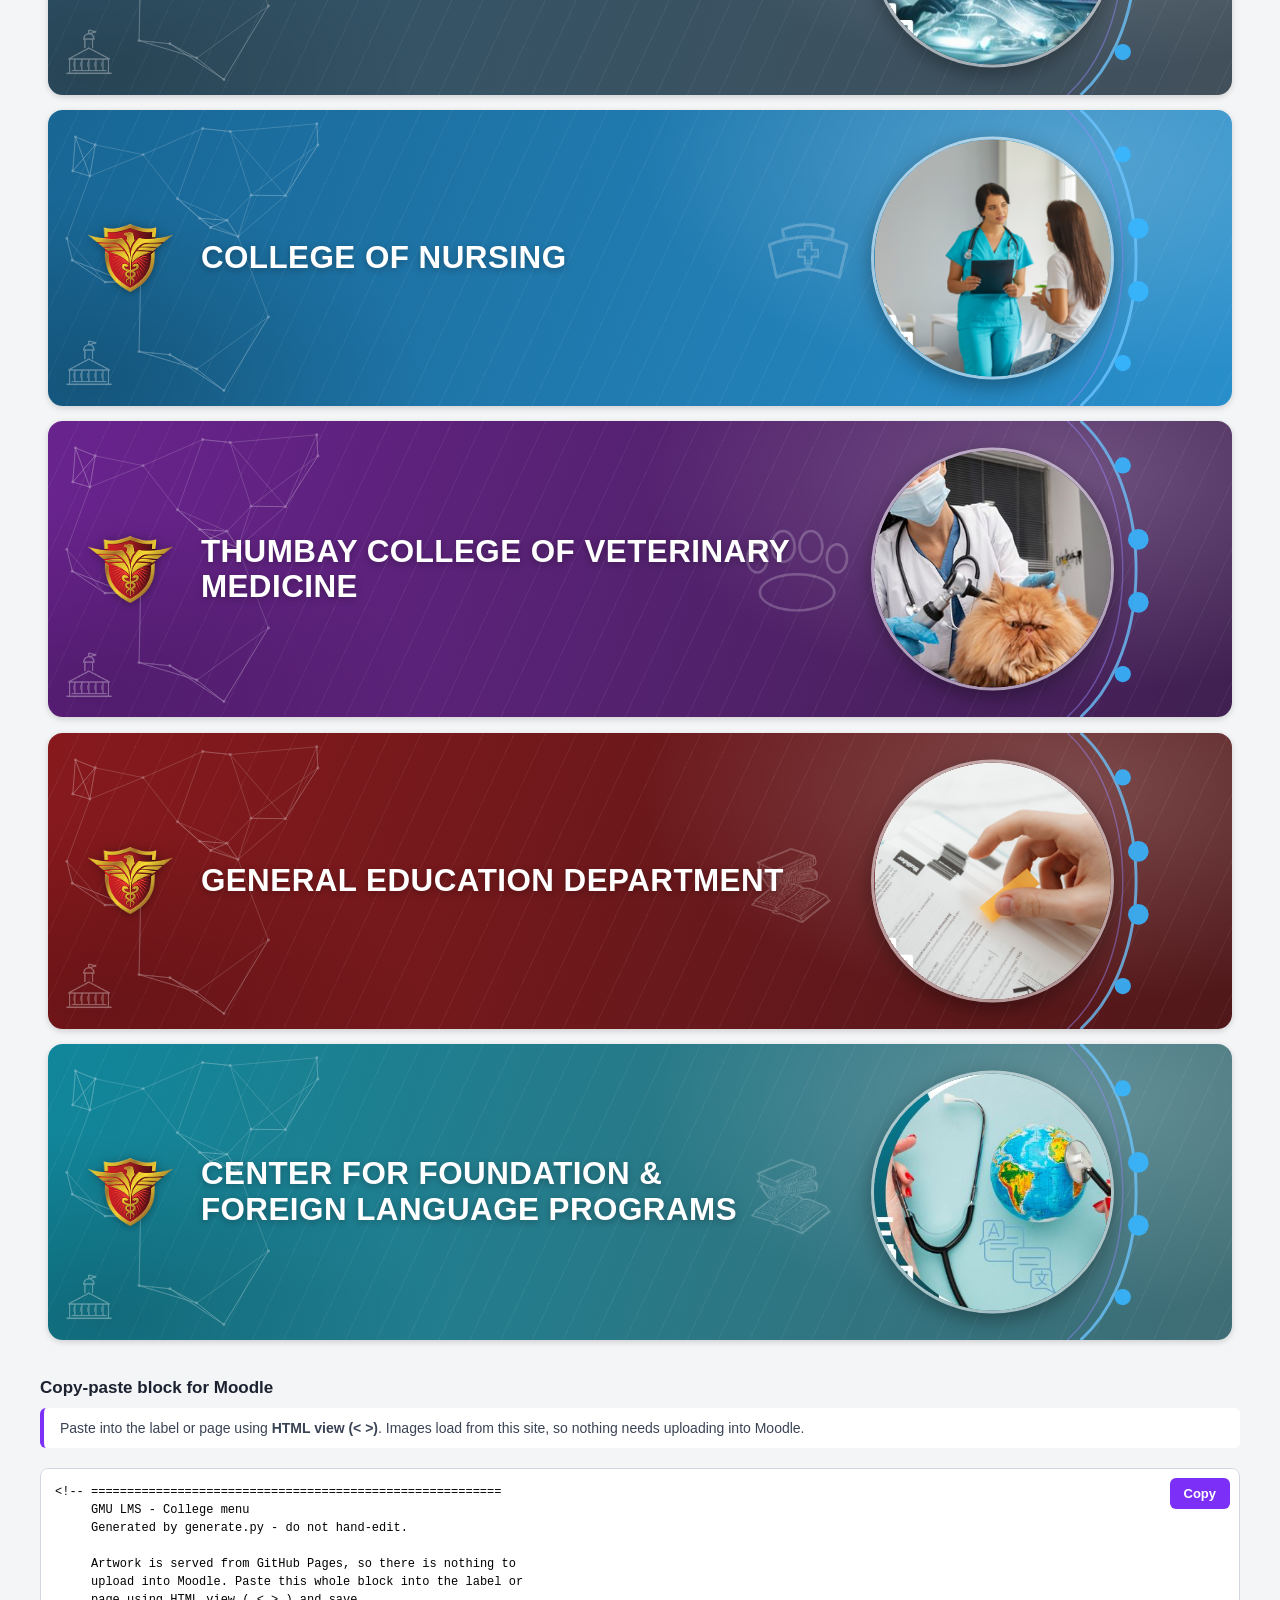
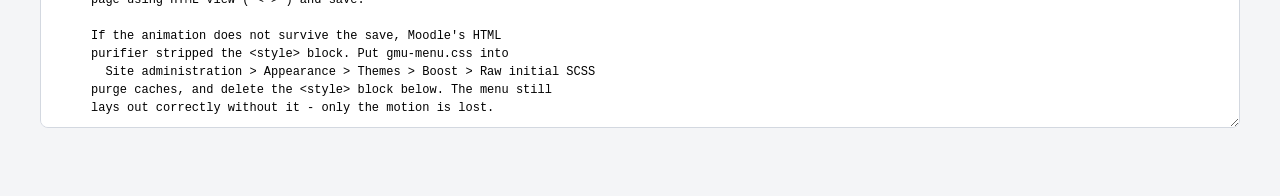
==== commit bccfe1cd: "Update index.html" ====
--- a/index.html
+++ b/index.html
@@ -473,7 +473,7 @@
     <img class="gmu-tile__photo" src="assets/photos/07-veterinary-medicine.png" alt="">
   </a>
 
-  <a class="gmu-tile" href="https://lms.gmu.ac.ae/moodle/course/index.php?categoryid=513"
+  <a class="gmu-tile" href="https://lms.gmu.ac.ae/moodle/course/index.php?categoryid=1527"
      style="--from:#87191d;--to:#50181a">
     <span class="gmu-tile__bg"></span>
     <span class="gmu-tile__mesh"></span>
@@ -971,7 +971,7 @@
     &lt;img class=&quot;gmu-tile__photo&quot; src=&quot;https://mygmu.github.io/MOODLE-MENU/assets/photos/07-veterinary-medicine.png&quot; alt=&quot;&quot;&gt;
   &lt;/a&gt;
 
-  &lt;a class=&quot;gmu-tile&quot; href=&quot;https://lms.gmu.ac.ae/moodle/course/index.php?categoryid=513&quot;
+  &lt;a class=&quot;gmu-tile&quot; href=&quot;https://lms.gmu.ac.ae/moodle/course/index.php?categoryid=1527&quot;
      style=&quot;--from:#87191d;--to:#50181a&quot;&gt;
     &lt;span class=&quot;gmu-tile__bg&quot;&gt;&lt;/span&gt;
     &lt;span class=&quot;gmu-tile__mesh&quot;&gt;&lt;/span&gt;
